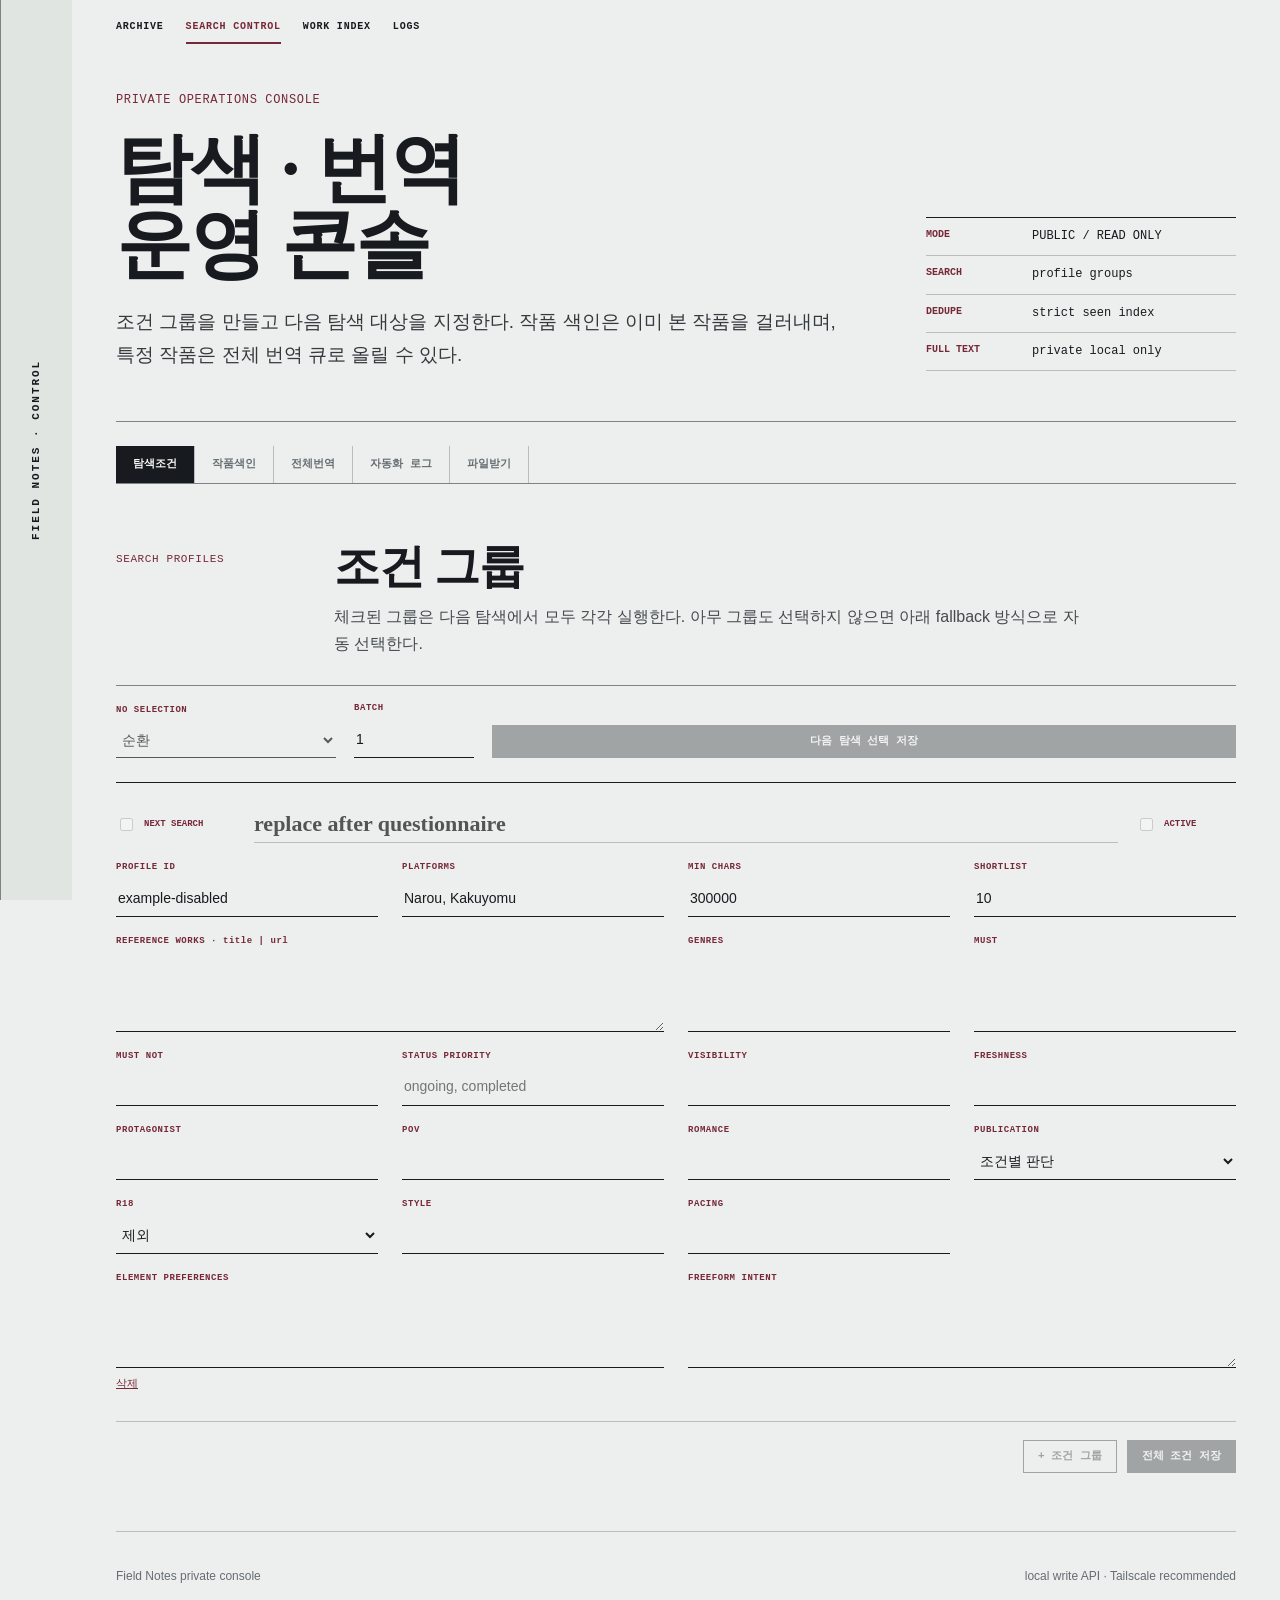
==== console.html @ d506a022 "Add searchable automation console and full translation lane" ====
<!doctype html>
<html lang="ko">
<head>
  <meta charset="utf-8">
  <meta name="viewport" content="width=device-width,initial-scale=1">
  <meta name="description" content="Fieldnotes private operations console">
  <title>Field Notes — Control Console</title>
  <link rel="stylesheet" href="styles.css">
</head>
<body class="archive-page control-page">
  <aside class="rail">FIELD NOTES · CONTROL</aside>
  <main>
    <nav class="wrap top-tabs" aria-label="fieldnotes navigation">
      <a href="index.html">ARCHIVE</a>
      <a class="active" href="console.html#profiles">SEARCH CONTROL</a>
      <a href="console.html#works">WORK INDEX</a>
      <a href="console.html#logs">LOGS</a>
    </nav>

    <header class="archive-hero wrap control-hero">
      <p class="kicker">PRIVATE OPERATIONS CONSOLE</p>
      <div class="archive-hero-grid">
        <div>
          <h1>탐색 · 번역<br>운영 콘솔</h1>
          <p class="deck">조건 그룹을 만들고 다음 탐색 대상을 지정한다. 작품 색인은 이미 본 작품을 걸러내며, 특정 작품은 전체 번역 큐로 올릴 수 있다.</p>
        </div>
        <dl class="archive-principle">
          <div><dt>MODE</dt><dd id="console-mode">checking</dd></div>
          <div><dt>SEARCH</dt><dd>profile groups</dd></div>
          <div><dt>DEDUPE</dt><dd>strict seen index</dd></div>
          <div><dt>FULL TEXT</dt><dd>private local only</dd></div>
        </dl>
      </div>
    </header>

    <div class="wrap control-tabs" role="tablist" aria-label="control sections">
      <button data-tab="profiles" class="active">탐색조건</button>
      <button data-tab="works">작품색인</button>
      <button data-tab="full">전체번역</button>
      <button data-tab="logs">자동화 로그</button>
      <button data-tab="files">파일받기</button>
    </div>

    <section class="wrap control-section active" data-panel="profiles" id="profiles">
      <header class="section-head"><span>SEARCH PROFILES</span><div><h2>조건 그룹</h2><p>체크된 그룹은 다음 탐색에서 모두 각각 실행한다. 아무 그룹도 선택하지 않으면 아래 fallback 방식으로 자동 선택한다.</p></div></header>
      <div class="selection-bar">
        <label><span>NO SELECTION</span><select id="fallback-mode"><option value="round_robin">순환</option><option value="least_recently_run">가장 오래 안 쓴 그룹</option><option value="random_daily">날짜 기반 랜덤</option><option value="all_enabled">활성 그룹 전부</option></select></label>
        <label><span>BATCH</span><input id="rotation-batch" type="number" min="1" value="1"></label>
        <button id="save-selection" class="control-button">다음 탐색 선택 저장</button>
      </div>
      <div id="profile-list" class="profile-list"></div>
      <div class="control-actions"><button id="add-profile" class="control-button secondary">+ 조건 그룹</button><button id="save-profiles" class="control-button">전체 조건 저장</button></div>
    </section>

    <section class="wrap control-section" data-panel="works" id="works">
      <header class="section-head"><span>WORK INDEX</span><div><h2>탐색 작품 색인</h2><p>한 번이라도 shortlist/queue/deprioritized/excluded에 등장한 작품은 색인한다. 다음 탐색에서는 기본적으로 이 색인을 제외 목록으로 사용한다.</p></div></header>
      <div class="archive-toolbar"><label class="search archive-search"><span>SEARCH</span><input id="work-filter" type="search" placeholder="제목 · 작가 · 플랫폼"></label><div class="index-count" id="work-count">0 works</div></div>
      <div id="work-index-list" class="work-index-list"></div>
    </section>

    <section class="wrap control-section" data-panel="full" id="full">
      <header class="section-head"><span>FULL TRANSLATION</span><div><h2>전체 번역 큐</h2><p>사용자가 직접 선택한 작품은 일반 5화 샘플과 분리해 전 회차를 로컬에 취득하고 병합한 뒤 전용 번역 큐로 처리한다.</p></div></header>
      <div class="queue-toolbar"><button id="run-next-full" class="control-button">대기 작품 원문 준비</button><span>장시간 작업은 큐 방식. 일일 자동화에서 최우선 처리된다.</span></div>
      <div id="full-queue-list" class="full-queue-list"></div>
    </section>

    <section class="wrap control-section" data-panel="logs" id="logs">
      <header class="section-head"><span>AUTOMATION LOGS</span><div><h2>작업 로그</h2><p>각 실행은 run id로 묶고, 단계별 started/done/error를 남긴다.</p></div></header>
      <div class="archive-toolbar"><label class="search archive-search"><span>FILTER</span><input id="log-filter" type="search" placeholder="pipeline · translation · error · 작품명"></label></div>
      <div id="console-log-list" class="log-list"></div>
    </section>

    <section class="wrap control-section" data-panel="files" id="files">
      <header class="section-head"><span>DOWNLOADS</span><div><h2>핸드폰으로 파일 받기</h2><p>완료된 전체 번역은 TXT, 원문/번역 병렬 Markdown, ZIP으로 제공한다. private console을 Tailscale Serve로 노출하면 아이폰에서 바로 받을 수 있다.</p></div></header>
      <div id="artifact-list" class="artifact-list"></div>
    </section>

    <div id="toast" class="control-toast" hidden></div>
    <footer class="wrap"><span>Field Notes private console</span><span>local write API · Tailscale recommended</span></footer>
  </main>
  <script src="console.js"></script>
</body>
</html>
---- styles.css ----
:root {
  --paper: #ecefed;
  --sheet: #f7f8f6;
  --ink: #171a1e;
  --muted: #666d72;
  --rule: #b7bdc0;
  --dark: #7c8388;
  --accent: #772838;
  --faint: #d8c8cc;
  --max: 1120px;
}

* { box-sizing: border-box; }
html { scroll-behavior: smooth; }
body {
  margin: 0;
  background: var(--paper);
  color: var(--ink);
  font: 16px/1.7 -apple-system, BlinkMacSystemFont, "Apple SD Gothic Neo", "Noto Sans KR", "Noto Sans JP", sans-serif;
}

.rail {
  position: fixed;
  inset: 0 auto 0 0;
  width: 72px;
  background: #e1e5e2;
  border-right: 1px solid var(--dark);
  display: flex;
  align-items: center;
  justify-content: center;
  writing-mode: vertical-rl;
  transform: rotate(180deg);
  font: 700 11px/1 ui-monospace, SFMono-Regular, Menlo, monospace;
  letter-spacing: .18em;
}

main { margin-left: 72px; }
.wrap { width: min(var(--max), calc(100% - 72px)); margin: auto; }
a { color: inherit; text-underline-offset: .16em; }
a:hover { color: var(--accent); }
a:focus-visible, input:focus-visible, select:focus-visible { outline: 2px solid var(--accent); outline-offset: 4px; }
h1, h2, h3 { font-family: Iowan Old Style, "Times New Roman", "Noto Serif KR", "Noto Serif JP", serif; letter-spacing: -.025em; }
.kicker, .section-head > span, .meta, .fit, .search span, small, .date-filter span, .entry-id, .entry-meta, .entry-count, .archive-day > header { font-family: ui-monospace, SFMono-Regular, Menlo, monospace; letter-spacing: .055em; }

/* Archive */
.archive-hero { padding: 72px 0 50px; border-bottom: 1px solid var(--dark); }
.archive-hero-grid { display: grid; grid-template-columns: minmax(0, 1fr) 310px; gap: 56px; align-items: end; }
.archive-hero h1 { margin: 0; font-size: clamp(46px, 6vw, 76px); line-height: 1; }
.kicker { font-size: 12px; color: var(--accent); margin: 0 0 20px; }
.deck { font-size: 19px; max-width: 720px; margin: 24px 0 0; color: #34393e; }
.archive-principle { margin: 0; border-top: 1px solid var(--ink); }
.archive-principle div { display: grid; grid-template-columns: 92px 1fr; gap: 14px; padding: 9px 0; border-bottom: 1px solid var(--rule); }
.archive-principle dt { font: 700 10px/1.6 ui-monospace, SFMono-Regular, Menlo, monospace; color: var(--accent); }
.archive-principle dd { margin: 0; font: 12px/1.6 ui-monospace, SFMono-Regular, Menlo, monospace; }
.archive-intro { padding-top: 52px; }
.archive-facts { display: grid; grid-template-columns: repeat(4, 1fr); border-top: 1px solid var(--dark); border-left: 1px solid var(--dark); }
.archive-facts > div { min-height: 104px; padding: 15px; border-right: 1px solid var(--dark); border-bottom: 1px solid var(--dark); }
.archive-facts b { display: block; font-size: 13px; margin-bottom: 8px; }
.archive-facts span { display: block; color: var(--muted); font-size: 13px; }
.archive-toolbar { display: flex; align-items: end; justify-content: space-between; gap: 28px; margin-bottom: 28px; }
.archive-search { flex: 1; margin: 0; }
.date-filter { display: grid; gap: 7px; width: 210px; }
.date-filter span { font-size: 10px; color: var(--accent); }
.date-filter select { appearance: none; width: 100%; border: 0; border-bottom: 1px solid var(--ink); border-radius: 0; background: transparent; padding: 8px 1px; font: 14px/1.4 ui-monospace, SFMono-Regular, Menlo, monospace; color: var(--ink); }
.archive-list { border-top: 1px solid var(--ink); }
.archive-day { padding: 0; border-bottom: 0; }
.archive-day-head { display: grid; grid-template-columns: 180px minmax(0, 1fr); gap: 28px; align-items: start; padding: 18px 0 12px; border-bottom: 1px solid var(--dark); }
.day-date { display: grid; gap: 4px; }
.day-date time { font-size: 15px; font-weight: 700; }
.day-date > span { font-size: 9px; color: var(--muted); letter-spacing: .08em; }
.day-entry-nav { display: flex; flex-wrap: wrap; gap: 0 24px; justify-content: flex-end; }
.day-entry-nav a { display: grid; grid-template-columns: 24px minmax(0, auto); gap: 8px; max-width: 300px; padding: 2px 0 6px; border-bottom: 1px solid transparent; text-decoration: none; }
.day-entry-nav a:hover { border-bottom-color: var(--accent); }
.day-entry-nav b { color: var(--accent); font: 700 10px/1.6 ui-monospace, SFMono-Regular, Menlo, monospace; }
.day-entry-nav span { overflow: hidden; text-overflow: ellipsis; white-space: nowrap; color: #42484d; font-size: 11px; }
.archive-entry { display: grid; grid-template-columns: 58px minmax(0, 1fr) 210px 94px; gap: 22px; padding: 25px 0 28px; border-bottom: 1px solid var(--rule); }
.entry-id { display: grid; gap: 2px; color: var(--accent); font-size: 13px; font-weight: 700; padding-top: 3px; }
.entry-id span { color: var(--muted); font-size: 7px; letter-spacing: .12em; }
.entry-main h3 { margin: 0 0 7px; font-size: 25px; line-height: 1.2; }
.entry-main p { margin: 0; max-width: 680px; color: var(--muted); font-size: 14px; }
.entry-reference { margin-top: 14px; font-size: 12px; color: #41474c; }
.entry-reference span { margin-right: 10px; color: var(--accent); font: 700 9px/1 ui-monospace, SFMono-Regular, Menlo, monospace; letter-spacing: .08em; }
.entry-meta { display: grid; align-content: start; gap: 5px; font-size: 10px; line-height: 1.5; text-transform: uppercase; color: #454b50; }
.entry-count { display: grid; align-content: start; justify-items: end; }
.entry-count b { font-size: 29px; line-height: 1; font-family: Iowan Old Style, "Times New Roman", serif; }
.entry-count span { margin-top: 5px; font-size: 8px; color: var(--muted); }
.entry-count a { margin-top: 12px; font-size: 10px; }
.archive-state { padding: 32px 0; color: var(--muted); font-size: 13px; border-bottom: 1px solid var(--rule); }
.archive-state.error { color: var(--accent); }
.protocol-strip { display: grid; grid-template-columns: repeat(3, 1fr); border-top: 1px solid var(--dark); border-left: 1px solid var(--dark); }
.protocol-strip > div { padding: 18px; min-height: 120px; border-right: 1px solid var(--dark); border-bottom: 1px solid var(--dark); }
.protocol-strip b { display: block; margin-bottom: 10px; font: 700 11px/1.4 ui-monospace, SFMono-Regular, Menlo, monospace; color: var(--accent); text-transform: uppercase; }
.protocol-strip span { font-size: 13px; color: var(--muted); }
.protocol-link { margin: 18px 0 0; text-align: right; font-size: 13px; }

/* Shared entry layout */
.entry-nav { display: grid; grid-template-columns: 1fr auto 1fr; gap: 20px; align-items: center; padding-top: 22px; font: 11px/1.4 ui-monospace, SFMono-Regular, Menlo, monospace; }
.entry-nav > a:last-child { justify-self: end; }
.entry-siblings { display: flex; gap: 4px; align-items: center; }
.entry-siblings a, .entry-siblings b { min-width: 30px; padding: 5px 7px; border-bottom: 1px solid var(--rule); text-align: center; text-decoration: none; font-weight: 700; }
.entry-siblings b { border-bottom-color: var(--accent); color: var(--accent); }
.hero { padding: 52px 0 56px; border-bottom: 1px solid var(--dark); }
.hero-grid { display: grid; grid-template-columns: 1fr 280px; gap: 48px; align-items: end; }
.hero h1 { font-size: clamp(46px, 6.5vw, 82px); line-height: .99; margin: 0; }
.side-note { border-top: 1px solid var(--ink); padding-top: 12px; font-size: 13px; color: var(--muted); }
section { padding: 58px 0; border-bottom: 1px solid var(--rule); }
.section-head { display: grid; grid-template-columns: 190px 1fr; gap: 28px; margin-bottom: 28px; }
.section-head > span { font-size: 11px; color: var(--accent); padding-top: 8px; }
.section-head h2 { font-size: clamp(30px, 4vw, 46px); line-height: 1.1; margin: 0; }
.section-head p { max-width: 760px; color: #444a4f; margin: 10px 0 0; }
.criteria { display: grid; grid-template-columns: repeat(4, 1fr); border-top: 1px solid var(--dark); border-left: 1px solid var(--dark); }
.criteria > div { min-height: 108px; padding: 16px; border-right: 1px solid var(--dark); border-bottom: 1px solid var(--dark); }
.criteria b { display: block; font-size: 13px; margin-bottom: 8px; }
.criteria small { font-family: inherit; color: var(--muted); }
.reference-grid { display: grid; grid-template-columns: 1.35fr .65fr; gap: 36px; }
.reference-copy { background: var(--sheet); border-top: 3px solid var(--accent); padding: 28px; }
.reference-copy h3 { font-size: 29px; line-height: 1.22; margin: 0 0 12px; }
.reference-copy small { color: var(--muted); font-size: 10px; }
.fingerprint { border-top: 1px solid var(--dark); }
.fingerprint > div { display: grid; grid-template-columns: 1fr 80px; padding: 10px 0; border-bottom: 1px solid var(--rule); font-size: 13px; }
.fingerprint em { text-align: right; font-style: normal; color: var(--accent); font-family: ui-monospace, SFMono-Regular, Menlo, monospace; }
.search { display: flex; gap: 16px; align-items: center; margin-bottom: 16px; }
.search span { font-size: 11px; color: var(--accent); }
.search input { width: min(420px, 100%); border: 0; border-bottom: 1px solid var(--ink); background: transparent; border-radius: 0; padding: 8px 2px; font: inherit; }
.list { border-top: 1px solid var(--ink); }
.list-divider { padding: 10px 0 9px 72px; border-bottom: 1px solid var(--dark); font: 700 10px/1.4 ui-monospace, SFMono-Regular, Menlo, monospace; letter-spacing: .08em; color: var(--accent); }
.list article { display: grid; grid-template-columns: 72px minmax(260px, 1.1fr) minmax(175px, .7fr) 210px; gap: 20px; padding: 24px 0; border-bottom: 1px solid var(--rule); }
.rank { font: 700 13px/1 ui-monospace, SFMono-Regular, Menlo, monospace; color: var(--accent); padding-top: 4px; }
.list h3 { font-size: 23px; line-height: 1.22; margin: 0 0 7px; }
.list p { font-size: 14px; color: var(--muted); margin: 0; }
.meta { font-size: 11px; line-height: 1.8; }
.fit { display: grid; grid-template-columns: 1fr auto; gap: 4px; align-content: start; font-size: 10px; color: var(--muted); }
.fit b { color: var(--ink); font-size: 12px; }
.fit i { grid-column: 1 / -1; height: 3px; background: linear-gradient(to right, var(--accent) var(--fit), var(--faint) var(--fit)); margin-top: 6px; }
.notes { display: grid; grid-template-columns: repeat(2, 1fr); gap: 0 34px; }
.notes article { border-top: 1px solid var(--dark); padding: 24px 0 30px; }
.notes small { color: var(--accent); font-size: 10px; }
.notes h3 { font-size: 24px; margin: 2px 0 10px; }
.notes p { font-size: 15px; margin: 0 0 10px; }
.method-grid { display: grid; grid-template-columns: 1fr 1fr; gap: 38px; }
.method-grid ol { list-style: none; counter-reset: s; margin: 0; padding: 0; border-top: 1px solid var(--ink); }
.method-grid li { counter-increment: s; display: grid; grid-template-columns: 42px 1fr; padding: 14px 0; border-bottom: 1px solid var(--rule); }
.method-grid li::before { content: counter(s, decimal-leading-zero); font: 700 11px/1.7 ui-monospace, SFMono-Regular, Menlo, monospace; color: var(--accent); }
.method-grid li b, .method-grid li span { grid-column: 2; }
.method-grid li span { font-size: 14px; color: var(--muted); }
.weights { border-top: 1px solid var(--ink); }
.weights > div { display: grid; grid-template-columns: 1fr 56px; padding: 11px 0; border-bottom: 1px solid var(--rule); font-size: 13px; }
.weights b { text-align: right; font-family: ui-monospace, SFMono-Regular, Menlo, monospace; }
.weight-note { margin: 15px 0 0; color: var(--muted); font-size: 12px; }
.deferred { padding-bottom: 46px; }
footer { padding: 34px 0 64px; display: flex; justify-content: space-between; gap: 24px; font-size: 12px; color: var(--muted); }
[hidden] { display: none !important; }

@media (max-width: 900px) {
  .wrap { width: calc(100% - 34px); }
  .archive-hero-grid, .hero-grid, .reference-grid, .method-grid { grid-template-columns: 1fr; }
  .archive-facts { grid-template-columns: repeat(2, 1fr); }
  .archive-day-head { grid-template-columns: 1fr; gap: 10px; }
  .day-entry-nav { justify-content: flex-start; }
  .archive-entry { grid-template-columns: 46px 1fr 96px; }
  .entry-meta { grid-column: 2; }
  .entry-count { grid-column: 3; grid-row: 1 / span 2; }
  .criteria { grid-template-columns: repeat(2, 1fr); }
  .list article { grid-template-columns: 48px 1fr; }
  .list .meta, .list .fit { grid-column: 2; }
  .notes { grid-template-columns: 1fr; }
}

@media (max-width: 620px) {
  .rail { position: static; width: 100%; height: 34px; writing-mode: horizontal-tb; transform: none; justify-content: flex-start; padding-left: 15px; border-right: 0; border-bottom: 1px solid var(--dark); }
  main { margin-left: 0; }
  .archive-hero, .hero { padding-top: 42px; }
  .wrap { width: calc(100% - 30px); }
  .section-head { grid-template-columns: 1fr; gap: 8px; }
  .archive-facts, .criteria, .protocol-strip { grid-template-columns: 1fr; }
  .archive-toolbar { display: grid; }
  .date-filter { width: 100%; }
  .archive-entry { grid-template-columns: 38px 1fr; gap: 14px; }
  .entry-meta, .entry-count { grid-column: 2; grid-row: auto; justify-items: start; }
  .entry-count { display: flex; align-items: baseline; gap: 8px; }
  .entry-count b { font-size: 22px; }
  .entry-count a { margin: 0 0 0 auto; }
  .archive-day-head { padding-top: 22px; }
  .day-entry-nav { display: grid; grid-template-columns: 1fr; gap: 0; }
  .day-entry-nav a { max-width: none; grid-template-columns: 28px 1fr; }
  .entry-nav { grid-template-columns: 1fr auto; }
  .entry-siblings { grid-row: 2; grid-column: 1 / -1; justify-self: center; }
  footer { display: block; }
  footer span { display: block; margin-bottom: 5px; }
}

@media (prefers-reduced-motion: reduce) {
  html { scroll-behavior: auto; }
}

/* Automation status */
.automation-panel{padding-top:54px}.automation-status{display:grid;grid-template-columns:repeat(5,minmax(0,1fr));border-top:1px solid var(--ink);border-left:1px solid var(--dark)}
.automation-stat{min-height:128px;padding:16px;border-right:1px solid var(--dark);border-bottom:1px solid var(--dark)}
.automation-stat span{display:block;font:700 9px/1.4 ui-monospace,SFMono-Regular,Menlo,monospace;letter-spacing:.08em;color:var(--accent);text-transform:uppercase}.automation-stat b{display:block;margin:11px 0 8px;font-family:Iowan Old Style,"Times New Roman",serif;font-size:23px;line-height:1.08}.automation-stat small{font-family:inherit;letter-spacing:0;color:var(--muted);font-size:12px;line-height:1.45}.automation-links{display:flex;justify-content:flex-end;gap:20px;padding-top:14px;font:11px/1.4 ui-monospace,SFMono-Regular,Menlo,monospace}.automation-links a{text-decoration-thickness:1px}
@media(max-width:900px){.automation-status{grid-template-columns:repeat(2,1fr)}}
@media(max-width:620px){.automation-status{grid-template-columns:1fr}.automation-links{justify-content:flex-start;flex-wrap:wrap}}

/* Control console */
.top-tabs{display:flex;gap:22px;padding-top:20px;font:700 10px/1.4 ui-monospace,SFMono-Regular,Menlo,monospace;letter-spacing:.08em}.top-tabs a{text-decoration:none;padding-bottom:8px;border-bottom:2px solid transparent}.top-tabs a.active{color:var(--accent);border-bottom-color:var(--accent)}
.control-hero{padding-top:46px}.control-tabs{display:flex;gap:0;border-bottom:1px solid var(--dark);padding-top:24px;position:sticky;top:0;background:var(--paper);z-index:5}.control-tabs button{appearance:none;border:0;border-right:1px solid var(--rule);border-radius:0;background:transparent;padding:13px 17px;font:700 11px/1 ui-monospace,SFMono-Regular,Menlo,monospace;color:var(--muted);cursor:pointer}.control-tabs button.active{background:var(--ink);color:var(--sheet)}.control-section{display:none}.control-section.active{display:block}
.selection-bar,.queue-toolbar{display:grid;grid-template-columns:220px 120px 1fr;gap:18px;align-items:end;padding:16px 0 24px;border-top:1px solid var(--dark)}.selection-bar label,.profile-grid label{display:grid;gap:6px}.selection-bar span,.profile-grid label>span{font:700 9px/1.4 ui-monospace,SFMono-Regular,Menlo,monospace;color:var(--accent);letter-spacing:.06em}.selection-bar input,.selection-bar select,.profile-grid input,.profile-grid textarea,.profile-grid select{width:100%;border:0;border-bottom:1px solid var(--ink);border-radius:0;background:transparent;padding:8px 2px;font:14px/1.45 -apple-system,BlinkMacSystemFont,"Apple SD Gothic Neo",sans-serif;color:var(--ink)}.profile-grid textarea{min-height:78px;resize:vertical}
.control-button{appearance:none;border:1px solid var(--ink);border-radius:0;background:var(--ink);color:white;padding:10px 14px;font:700 11px/1 ui-monospace,SFMono-Regular,Menlo,monospace;cursor:pointer}.control-button.secondary{background:transparent;color:var(--ink)}.control-button.compact{padding:8px 10px;font-size:9px}.control-button:disabled{opacity:.35;cursor:not-allowed}.control-actions{display:flex;justify-content:flex-end;gap:10px;padding-top:18px}.profile-list{border-top:1px solid var(--ink)}.profile-card{padding:22px 0;border-bottom:1px solid var(--rule)}.profile-card>header{display:grid;grid-template-columns:120px 1fr 100px;gap:18px;align-items:center;margin-bottom:18px}.profile-select,.toggle{display:flex;align-items:center;gap:8px;font:700 9px/1 ui-monospace,SFMono-Regular,Menlo,monospace;color:var(--accent)}.profile-name{border:0;background:transparent;font:600 22px/1.25 Iowan Old Style,"Times New Roman",serif;border-bottom:1px solid var(--rule);padding:5px 0}.profile-grid{display:grid;grid-template-columns:repeat(4,1fr);gap:18px 24px}.profile-grid .wide{grid-column:span 2}.text-button{border:0;background:none;padding:8px 0;text-decoration:underline;cursor:pointer;font-size:11px}.text-button.danger{color:var(--accent)}
.work-index-list,.full-queue-list,.artifact-list,.log-list{border-top:1px solid var(--ink)}.work-index-row,.queue-row,.artifact-row{display:grid;grid-template-columns:1fr 220px;gap:24px;padding:18px 0;border-bottom:1px solid var(--rule);align-items:center}.work-index-row small,.queue-row small,.artifact-row small{font:700 9px/1.4 ui-monospace,SFMono-Regular,Menlo,monospace;color:var(--accent);letter-spacing:.06em}.work-index-row h3,.queue-row h3,.artifact-row h3{margin:3px 0 5px;font-size:22px}.work-index-row p,.queue-row p,.artifact-row p{margin:0;color:var(--muted);font-size:12px}.work-actions,.artifact-links{display:flex;gap:10px;justify-content:flex-end;align-items:center;flex-wrap:wrap}.artifact-links a,.artifact-links span{font:10px/1.4 ui-monospace,SFMono-Regular,Menlo,monospace}.status-badge{font:700 9px/1 ui-monospace,SFMono-Regular,Menlo,monospace;color:var(--accent)}.queue-progress{justify-self:end;text-align:right}.queue-progress b{display:block;font:30px/1 Iowan Old Style,"Times New Roman",serif}.queue-progress span,.index-count{font:9px/1.4 ui-monospace,SFMono-Regular,Menlo,monospace;color:var(--muted)}
.log-row{display:grid;grid-template-columns:150px 220px 80px 1fr;gap:16px;padding:12px 0;border-bottom:1px solid var(--rule);align-items:start}.log-row time,.log-row small,.log-row span{font:9px/1.45 ui-monospace,SFMono-Regular,Menlo,monospace;color:var(--muted)}.log-row b{font-size:11px}.log-row p{margin:0;font-size:12px;color:#444a4f}.log-row.error span{color:var(--accent);font-weight:700}.log-row.done span{color:#345b43}.control-toast{position:fixed;right:24px;bottom:24px;max-width:360px;background:var(--ink);color:white;padding:12px 16px;font-size:12px;z-index:20;box-shadow:0 6px 24px #0002}.control-toast.error{background:var(--accent)}
@media(max-width:900px){.profile-grid{grid-template-columns:repeat(2,1fr)}.selection-bar{grid-template-columns:1fr 110px}.selection-bar .control-button{grid-column:1/-1}.log-row{grid-template-columns:110px 1fr 70px}.log-row p{grid-column:2/-1}.work-index-row,.queue-row,.artifact-row{grid-template-columns:1fr 160px}}
@media(max-width:620px){.top-tabs{overflow-x:auto;white-space:nowrap}.control-tabs{overflow-x:auto}.control-tabs button{white-space:nowrap}.profile-card>header{grid-template-columns:1fr 80px}.profile-select{grid-column:1/-1}.profile-grid{grid-template-columns:1fr}.profile-grid .wide{grid-column:auto}.selection-bar{grid-template-columns:1fr}.work-index-row,.queue-row,.artifact-row{grid-template-columns:1fr}.work-actions,.artifact-links{justify-content:flex-start}.queue-progress{justify-self:start;text-align:left}.log-row{grid-template-columns:1fr 70px}.log-row time{grid-column:1/-1}.log-row p{grid-column:1/-1}}
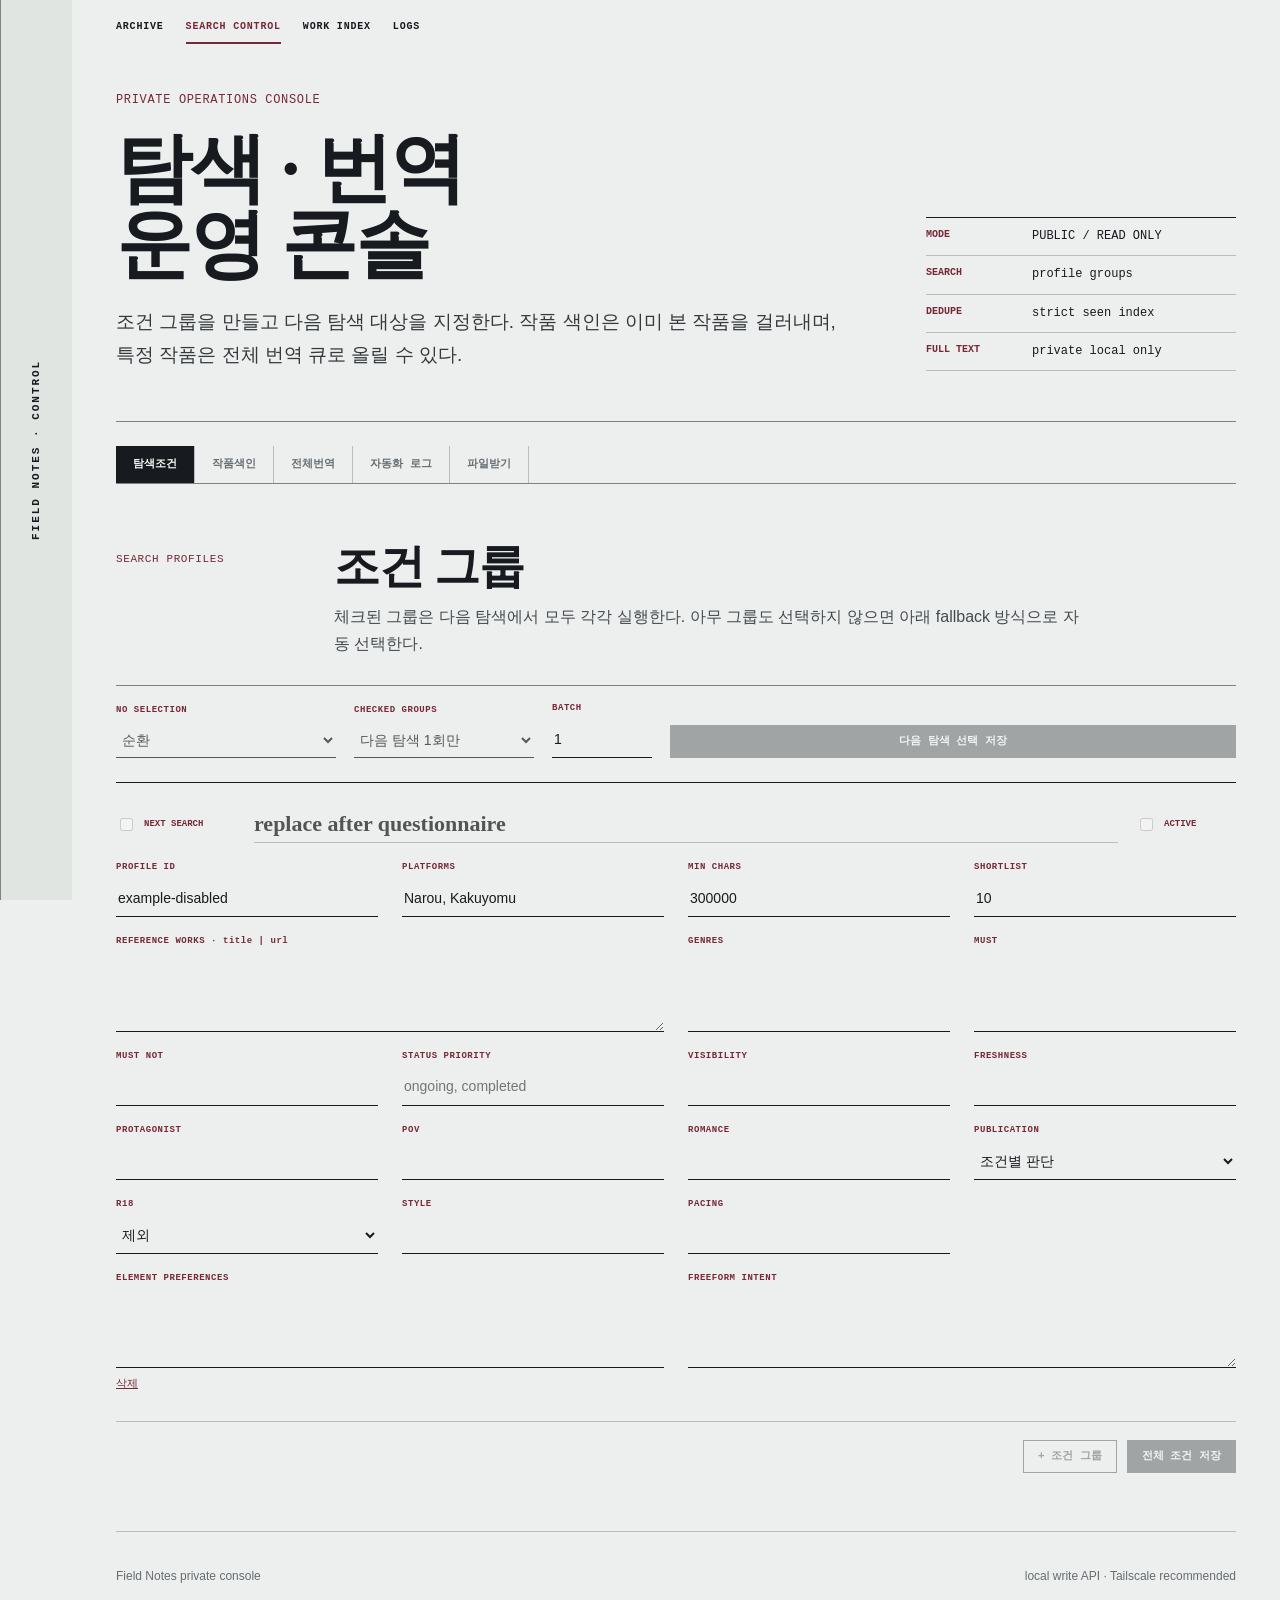
==== commit a872230a: "Harden profile rotation and full translation delivery" ====
--- a/console.html
+++ b/console.html
@@ -45,6 +45,7 @@
       <header class="section-head"><span>SEARCH PROFILES</span><div><h2>조건 그룹</h2><p>체크된 그룹은 다음 탐색에서 모두 각각 실행한다. 아무 그룹도 선택하지 않으면 아래 fallback 방식으로 자동 선택한다.</p></div></header>
       <div class="selection-bar">
         <label><span>NO SELECTION</span><select id="fallback-mode"><option value="round_robin">순환</option><option value="least_recently_run">가장 오래 안 쓴 그룹</option><option value="random_daily">날짜 기반 랜덤</option><option value="all_enabled">활성 그룹 전부</option></select></label>
+        <label><span>CHECKED GROUPS</span><select id="explicit-mode"><option value="once">다음 탐색 1회만</option><option value="sticky">계속 고정</option></select></label>
         <label><span>BATCH</span><input id="rotation-batch" type="number" min="1" value="1"></label>
         <button id="save-selection" class="control-button">다음 탐색 선택 저장</button>
       </div>
--- a/styles.css
+++ b/styles.css
@@ -203,9 +203,9 @@
 /* Control console */
 .top-tabs{display:flex;gap:22px;padding-top:20px;font:700 10px/1.4 ui-monospace,SFMono-Regular,Menlo,monospace;letter-spacing:.08em}.top-tabs a{text-decoration:none;padding-bottom:8px;border-bottom:2px solid transparent}.top-tabs a.active{color:var(--accent);border-bottom-color:var(--accent)}
 .control-hero{padding-top:46px}.control-tabs{display:flex;gap:0;border-bottom:1px solid var(--dark);padding-top:24px;position:sticky;top:0;background:var(--paper);z-index:5}.control-tabs button{appearance:none;border:0;border-right:1px solid var(--rule);border-radius:0;background:transparent;padding:13px 17px;font:700 11px/1 ui-monospace,SFMono-Regular,Menlo,monospace;color:var(--muted);cursor:pointer}.control-tabs button.active{background:var(--ink);color:var(--sheet)}.control-section{display:none}.control-section.active{display:block}
-.selection-bar,.queue-toolbar{display:grid;grid-template-columns:220px 120px 1fr;gap:18px;align-items:end;padding:16px 0 24px;border-top:1px solid var(--dark)}.selection-bar label,.profile-grid label{display:grid;gap:6px}.selection-bar span,.profile-grid label>span{font:700 9px/1.4 ui-monospace,SFMono-Regular,Menlo,monospace;color:var(--accent);letter-spacing:.06em}.selection-bar input,.selection-bar select,.profile-grid input,.profile-grid textarea,.profile-grid select{width:100%;border:0;border-bottom:1px solid var(--ink);border-radius:0;background:transparent;padding:8px 2px;font:14px/1.45 -apple-system,BlinkMacSystemFont,"Apple SD Gothic Neo",sans-serif;color:var(--ink)}.profile-grid textarea{min-height:78px;resize:vertical}
+.selection-bar,.queue-toolbar{display:grid;grid-template-columns:220px 180px 100px 1fr;gap:18px;align-items:end;padding:16px 0 24px;border-top:1px solid var(--dark)}.selection-bar label,.profile-grid label{display:grid;gap:6px}.selection-bar span,.profile-grid label>span{font:700 9px/1.4 ui-monospace,SFMono-Regular,Menlo,monospace;color:var(--accent);letter-spacing:.06em}.selection-bar input,.selection-bar select,.profile-grid input,.profile-grid textarea,.profile-grid select{width:100%;border:0;border-bottom:1px solid var(--ink);border-radius:0;background:transparent;padding:8px 2px;font:14px/1.45 -apple-system,BlinkMacSystemFont,"Apple SD Gothic Neo",sans-serif;color:var(--ink)}.profile-grid textarea{min-height:78px;resize:vertical}
 .control-button{appearance:none;border:1px solid var(--ink);border-radius:0;background:var(--ink);color:white;padding:10px 14px;font:700 11px/1 ui-monospace,SFMono-Regular,Menlo,monospace;cursor:pointer}.control-button.secondary{background:transparent;color:var(--ink)}.control-button.compact{padding:8px 10px;font-size:9px}.control-button:disabled{opacity:.35;cursor:not-allowed}.control-actions{display:flex;justify-content:flex-end;gap:10px;padding-top:18px}.profile-list{border-top:1px solid var(--ink)}.profile-card{padding:22px 0;border-bottom:1px solid var(--rule)}.profile-card>header{display:grid;grid-template-columns:120px 1fr 100px;gap:18px;align-items:center;margin-bottom:18px}.profile-select,.toggle{display:flex;align-items:center;gap:8px;font:700 9px/1 ui-monospace,SFMono-Regular,Menlo,monospace;color:var(--accent)}.profile-name{border:0;background:transparent;font:600 22px/1.25 Iowan Old Style,"Times New Roman",serif;border-bottom:1px solid var(--rule);padding:5px 0}.profile-grid{display:grid;grid-template-columns:repeat(4,1fr);gap:18px 24px}.profile-grid .wide{grid-column:span 2}.text-button{border:0;background:none;padding:8px 0;text-decoration:underline;cursor:pointer;font-size:11px}.text-button.danger{color:var(--accent)}
 .work-index-list,.full-queue-list,.artifact-list,.log-list{border-top:1px solid var(--ink)}.work-index-row,.queue-row,.artifact-row{display:grid;grid-template-columns:1fr 220px;gap:24px;padding:18px 0;border-bottom:1px solid var(--rule);align-items:center}.work-index-row small,.queue-row small,.artifact-row small{font:700 9px/1.4 ui-monospace,SFMono-Regular,Menlo,monospace;color:var(--accent);letter-spacing:.06em}.work-index-row h3,.queue-row h3,.artifact-row h3{margin:3px 0 5px;font-size:22px}.work-index-row p,.queue-row p,.artifact-row p{margin:0;color:var(--muted);font-size:12px}.work-actions,.artifact-links{display:flex;gap:10px;justify-content:flex-end;align-items:center;flex-wrap:wrap}.artifact-links a,.artifact-links span{font:10px/1.4 ui-monospace,SFMono-Regular,Menlo,monospace}.status-badge{font:700 9px/1 ui-monospace,SFMono-Regular,Menlo,monospace;color:var(--accent)}.queue-progress{justify-self:end;text-align:right}.queue-progress b{display:block;font:30px/1 Iowan Old Style,"Times New Roman",serif}.queue-progress span,.index-count{font:9px/1.4 ui-monospace,SFMono-Regular,Menlo,monospace;color:var(--muted)}
 .log-row{display:grid;grid-template-columns:150px 220px 80px 1fr;gap:16px;padding:12px 0;border-bottom:1px solid var(--rule);align-items:start}.log-row time,.log-row small,.log-row span{font:9px/1.45 ui-monospace,SFMono-Regular,Menlo,monospace;color:var(--muted)}.log-row b{font-size:11px}.log-row p{margin:0;font-size:12px;color:#444a4f}.log-row.error span{color:var(--accent);font-weight:700}.log-row.done span{color:#345b43}.control-toast{position:fixed;right:24px;bottom:24px;max-width:360px;background:var(--ink);color:white;padding:12px 16px;font-size:12px;z-index:20;box-shadow:0 6px 24px #0002}.control-toast.error{background:var(--accent)}
-@media(max-width:900px){.profile-grid{grid-template-columns:repeat(2,1fr)}.selection-bar{grid-template-columns:1fr 110px}.selection-bar .control-button{grid-column:1/-1}.log-row{grid-template-columns:110px 1fr 70px}.log-row p{grid-column:2/-1}.work-index-row,.queue-row,.artifact-row{grid-template-columns:1fr 160px}}
+@media(max-width:900px){.profile-grid{grid-template-columns:repeat(2,1fr)}.selection-bar{grid-template-columns:repeat(2,minmax(0,1fr))}.selection-bar .control-button{grid-column:1/-1}.log-row{grid-template-columns:110px 1fr 70px}.log-row p{grid-column:2/-1}.work-index-row,.queue-row,.artifact-row{grid-template-columns:1fr 160px}}
 @media(max-width:620px){.top-tabs{overflow-x:auto;white-space:nowrap}.control-tabs{overflow-x:auto}.control-tabs button{white-space:nowrap}.profile-card>header{grid-template-columns:1fr 80px}.profile-select{grid-column:1/-1}.profile-grid{grid-template-columns:1fr}.profile-grid .wide{grid-column:auto}.selection-bar{grid-template-columns:1fr}.work-index-row,.queue-row,.artifact-row{grid-template-columns:1fr}.work-actions,.artifact-links{justify-content:flex-start}.queue-progress{justify-self:start;text-align:left}.log-row{grid-template-columns:1fr 70px}.log-row time{grid-column:1/-1}.log-row p{grid-column:1/-1}}
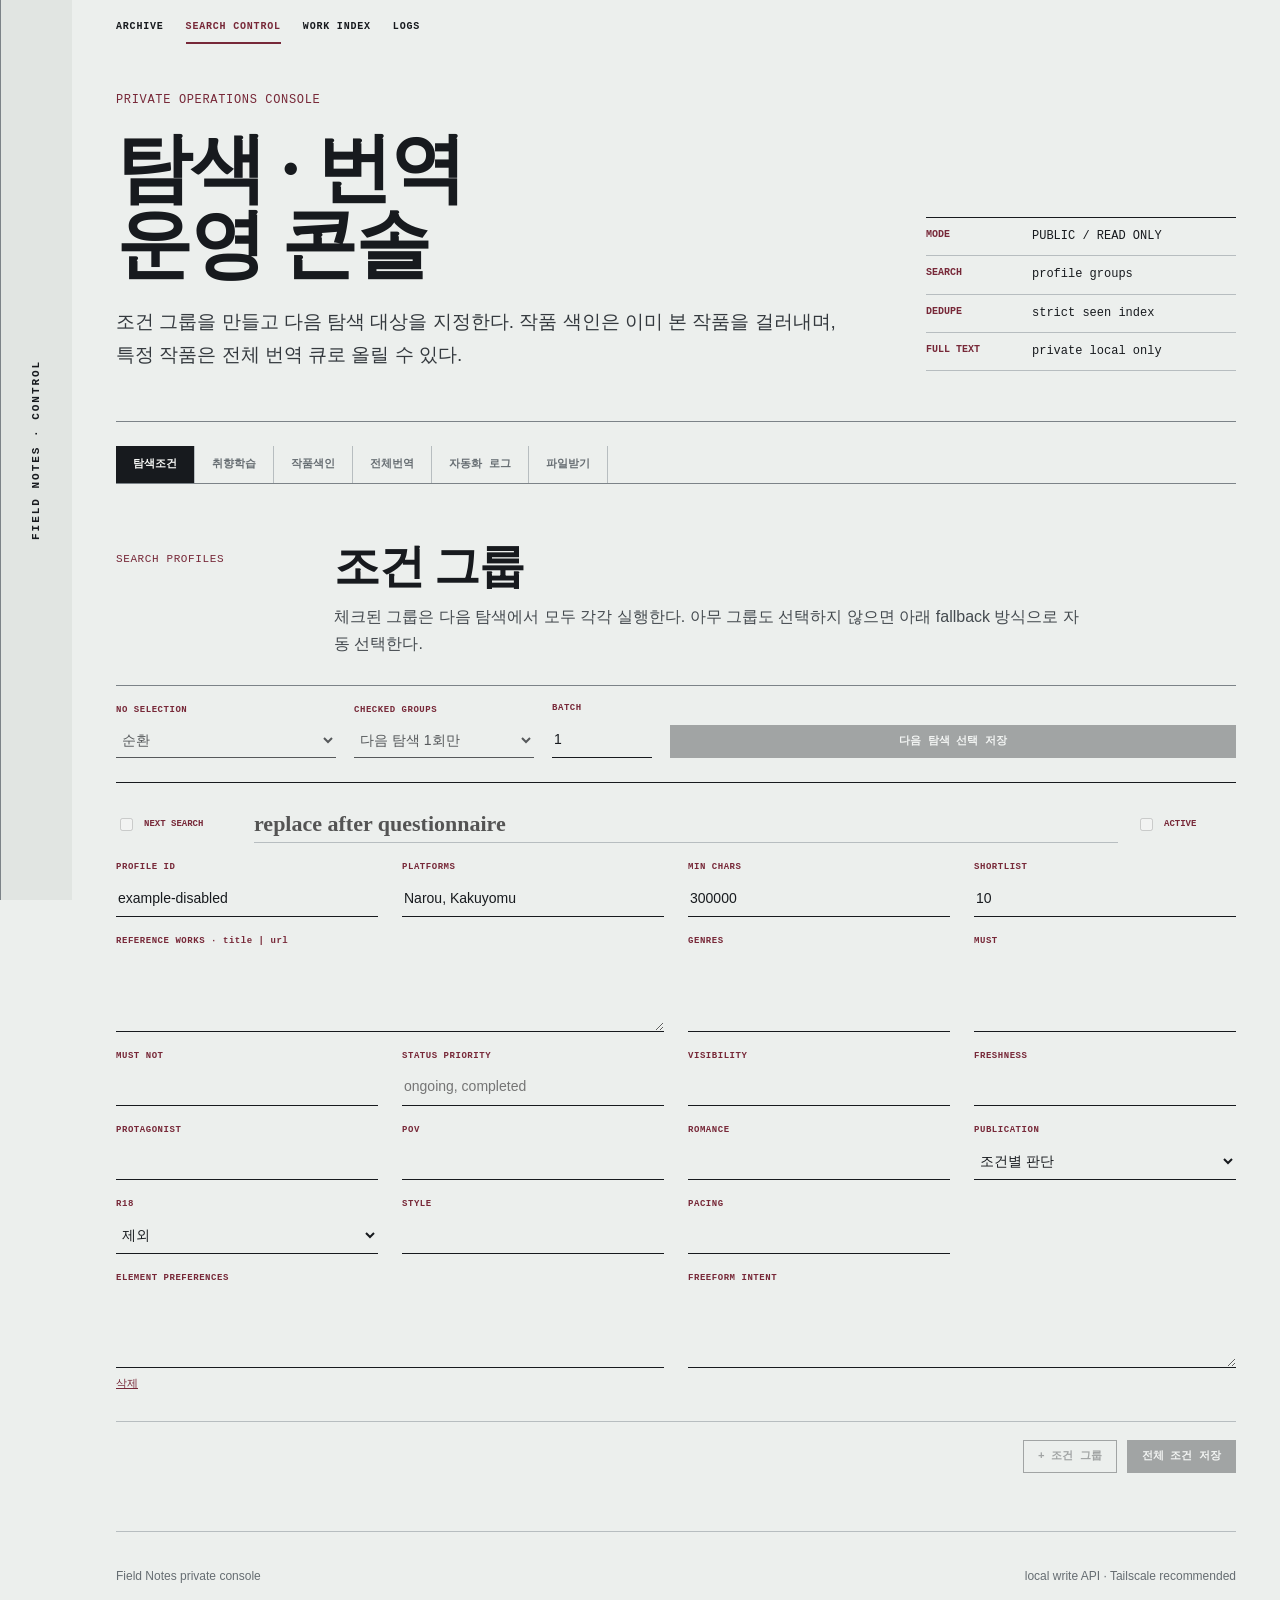
==== commit 0c1cfd5f: "Add aligned translation output and adaptive preference runtime" ====
--- a/console.html
+++ b/console.html
@@ -35,6 +35,7 @@
 
     <div class="wrap control-tabs" role="tablist" aria-label="control sections">
       <button data-tab="profiles" class="active">탐색조건</button>
+      <button data-tab="feedback">취향학습</button>
       <button data-tab="works">작품색인</button>
       <button data-tab="full">전체번역</button>
       <button data-tab="logs">자동화 로그</button>
@@ -51,6 +52,26 @@
       </div>
       <div id="profile-list" class="profile-list"></div>
       <div class="control-actions"><button id="add-profile" class="control-button secondary">+ 조건 그룹</button><button id="save-profiles" class="control-button">전체 조건 저장</button></div>
+    </section>
+
+    <section class="wrap control-section" data-panel="feedback" id="feedback">
+      <header class="section-head"><span>PREFERENCE LEARNING</span><div><h2>취향 피드백</h2><p>작품 반응을 누적해 다음 탐색의 소프트 랭킹을 보정한다. 하드 필터는 자동 변경하지 않으며, 학습된 변경안은 승인 후에만 조건 그룹에 들어간다.</p></div></header>
+      <div class="feedback-editor">
+        <label class="wide"><span>WORK</span><select id="feedback-work"></select></label>
+        <label><span>PROFILE SCOPE</span><select id="feedback-profile"></select></label>
+        <label><span>VERDICT</span><select id="feedback-verdict"><option value="love">최애 · +3</option><option value="like">좋음 · +1</option><option value="neutral">보통 · 0</option><option value="dislike">별로 · -1</option><option value="exclude">다시 추천하지 않음 · -3</option></select></label>
+        <fieldset class="feedback-reasons wide"><legend>WHY</legend>
+          <label><input type="checkbox" value="premise">소재</label><label><input type="checkbox" value="tone">톤</label><label><input type="checkbox" value="prose">문체</label><label><input type="checkbox" value="pacing">전개</label><label><input type="checkbox" value="protagonist">주인공</label><label><input type="checkbox" value="characters">캐릭터</label><label><input type="checkbox" value="relationships">관계성</label><label><input type="checkbox" value="romance">로맨스</label><label><input type="checkbox" value="worldbuilding">세계관</label><label><input type="checkbox" value="system_rules">룰/시스템</label><label><input type="checkbox" value="strategy">전략/추론</label><label><input type="checkbox" value="comedy">개그</label><label><input type="checkbox" value="darkness">어두움</label><label><input type="checkbox" value="slice_of_life">일상</label><label><input type="checkbox" value="length">분량</label><label><input type="checkbox" value="freshness">신선도</label><label><input type="checkbox" value="ending">결말</label><label><input type="checkbox" value="genre_mix">장르혼합</label>
+        </fieldset>
+        <label class="wide"><span>FEATURE TAGS · 쉼표로 구분</span><input id="feedback-tags" placeholder="여성 주인공, 건조한 문체, 규칙 추론, 반복 데스게임"></label>
+        <label class="wide"><span>NOTE</span><textarea id="feedback-note" placeholder="왜 좋았는지/싫었는지 자유 메모"></textarea></label>
+        <div class="feedback-submit wide"><button id="save-feedback" class="control-button">피드백 저장</button><span>전체 번역 선택은 강한 긍정 신호로 자동 기록됨</span></div>
+      </div>
+      <div class="learning-summary">
+        <header><span>LEARNED SIGNALS</span><h3 id="learning-scope-title">GLOBAL</h3></header>
+        <div id="learning-signals" class="signal-list"></div>
+        <div id="learning-suggestions" class="suggestion-list"></div>
+      </div>
     </section>
 
     <section class="wrap control-section" data-panel="works" id="works">
@@ -72,7 +93,7 @@
     </section>
 
     <section class="wrap control-section" data-panel="files" id="files">
-      <header class="section-head"><span>DOWNLOADS</span><div><h2>핸드폰으로 파일 받기</h2><p>완료된 전체 번역은 TXT, 원문/번역 병렬 Markdown, ZIP으로 제공한다. private console을 Tailscale Serve로 노출하면 아이폰에서 바로 받을 수 있다.</p></div></header>
+      <header class="section-head"><span>DOWNLOADS</span><div><h2>핸드폰으로 파일 받기</h2><p>완료된 번역은 한국어 TXT, 원문/번역 Markdown, 문장 단위 원문→번역 교차 TXT, ZIP으로 제공한다. private console을 Tailscale Serve로 노출하면 아이폰에서 바로 받을 수 있다.</p></div></header>
       <div id="artifact-list" class="artifact-list"></div>
     </section>
 
--- a/styles.css
+++ b/styles.css
@@ -207,5 +207,6 @@
 .control-button{appearance:none;border:1px solid var(--ink);border-radius:0;background:var(--ink);color:white;padding:10px 14px;font:700 11px/1 ui-monospace,SFMono-Regular,Menlo,monospace;cursor:pointer}.control-button.secondary{background:transparent;color:var(--ink)}.control-button.compact{padding:8px 10px;font-size:9px}.control-button:disabled{opacity:.35;cursor:not-allowed}.control-actions{display:flex;justify-content:flex-end;gap:10px;padding-top:18px}.profile-list{border-top:1px solid var(--ink)}.profile-card{padding:22px 0;border-bottom:1px solid var(--rule)}.profile-card>header{display:grid;grid-template-columns:120px 1fr 100px;gap:18px;align-items:center;margin-bottom:18px}.profile-select,.toggle{display:flex;align-items:center;gap:8px;font:700 9px/1 ui-monospace,SFMono-Regular,Menlo,monospace;color:var(--accent)}.profile-name{border:0;background:transparent;font:600 22px/1.25 Iowan Old Style,"Times New Roman",serif;border-bottom:1px solid var(--rule);padding:5px 0}.profile-grid{display:grid;grid-template-columns:repeat(4,1fr);gap:18px 24px}.profile-grid .wide{grid-column:span 2}.text-button{border:0;background:none;padding:8px 0;text-decoration:underline;cursor:pointer;font-size:11px}.text-button.danger{color:var(--accent)}
 .work-index-list,.full-queue-list,.artifact-list,.log-list{border-top:1px solid var(--ink)}.work-index-row,.queue-row,.artifact-row{display:grid;grid-template-columns:1fr 220px;gap:24px;padding:18px 0;border-bottom:1px solid var(--rule);align-items:center}.work-index-row small,.queue-row small,.artifact-row small{font:700 9px/1.4 ui-monospace,SFMono-Regular,Menlo,monospace;color:var(--accent);letter-spacing:.06em}.work-index-row h3,.queue-row h3,.artifact-row h3{margin:3px 0 5px;font-size:22px}.work-index-row p,.queue-row p,.artifact-row p{margin:0;color:var(--muted);font-size:12px}.work-actions,.artifact-links{display:flex;gap:10px;justify-content:flex-end;align-items:center;flex-wrap:wrap}.artifact-links a,.artifact-links span{font:10px/1.4 ui-monospace,SFMono-Regular,Menlo,monospace}.status-badge{font:700 9px/1 ui-monospace,SFMono-Regular,Menlo,monospace;color:var(--accent)}.queue-progress{justify-self:end;text-align:right}.queue-progress b{display:block;font:30px/1 Iowan Old Style,"Times New Roman",serif}.queue-progress span,.index-count{font:9px/1.4 ui-monospace,SFMono-Regular,Menlo,monospace;color:var(--muted)}
 .log-row{display:grid;grid-template-columns:150px 220px 80px 1fr;gap:16px;padding:12px 0;border-bottom:1px solid var(--rule);align-items:start}.log-row time,.log-row small,.log-row span{font:9px/1.45 ui-monospace,SFMono-Regular,Menlo,monospace;color:var(--muted)}.log-row b{font-size:11px}.log-row p{margin:0;font-size:12px;color:#444a4f}.log-row.error span{color:var(--accent);font-weight:700}.log-row.done span{color:#345b43}.control-toast{position:fixed;right:24px;bottom:24px;max-width:360px;background:var(--ink);color:white;padding:12px 16px;font-size:12px;z-index:20;box-shadow:0 6px 24px #0002}.control-toast.error{background:var(--accent)}
+.feedback-editor{display:grid;grid-template-columns:repeat(2,minmax(0,1fr));gap:18px 24px;padding:20px 0 28px;border-top:1px solid var(--ink)}.feedback-editor>label{display:grid;gap:6px}.feedback-editor>label>span,.feedback-reasons legend,.learning-summary>header>span{font:700 9px/1.4 ui-monospace,SFMono-Regular,Menlo,monospace;color:var(--accent);letter-spacing:.06em}.feedback-editor select,.feedback-editor input,.feedback-editor textarea{width:100%;border:0;border-bottom:1px solid var(--ink);border-radius:0;background:transparent;padding:8px 2px;font:14px/1.45 -apple-system,BlinkMacSystemFont,"Apple SD Gothic Neo",sans-serif;color:var(--ink)}.feedback-editor textarea{min-height:88px;resize:vertical}.feedback-editor .wide{grid-column:1/-1}.feedback-reasons{grid-column:1/-1;border:0;margin:0;padding:0;display:flex;gap:8px 14px;flex-wrap:wrap}.feedback-reasons legend{width:100%;margin-bottom:4px}.feedback-reasons label{display:flex;gap:5px;align-items:center;font-size:11px}.feedback-submit{display:flex;gap:14px;align-items:center}.feedback-submit span{font-size:11px;color:var(--muted)}.learning-summary{padding:24px 0;border-top:1px solid var(--dark)}.learning-summary>header{display:flex;align-items:baseline;gap:18px;margin-bottom:12px}.learning-summary h3{margin:0;font-size:22px}.signal-list,.suggestion-list{border-top:1px solid var(--rule)}.signal-row{display:grid;grid-template-columns:1fr 80px 180px;gap:16px;padding:10px 0;border-bottom:1px solid var(--rule);align-items:center}.signal-row b{font-size:12px}.signal-row span{font:700 12px/1 ui-monospace,SFMono-Regular,Menlo,monospace;text-align:right}.signal-row small{font:9px/1.4 ui-monospace,SFMono-Regular,Menlo,monospace;color:var(--muted);text-align:right}.suggestion-list{margin-top:24px}.suggestion-row{display:grid;grid-template-columns:1fr auto;gap:18px;padding:14px 0;border-bottom:1px solid var(--rule);align-items:center}.suggestion-row small{display:block;font:700 9px/1.4 ui-monospace,SFMono-Regular,Menlo,monospace;color:var(--accent)}.suggestion-row b{display:block;margin-top:4px;font-size:13px}.suggestion-row p{margin:4px 0 0;font-size:11px;color:var(--muted)}
 @media(max-width:900px){.profile-grid{grid-template-columns:repeat(2,1fr)}.selection-bar{grid-template-columns:repeat(2,minmax(0,1fr))}.selection-bar .control-button{grid-column:1/-1}.log-row{grid-template-columns:110px 1fr 70px}.log-row p{grid-column:2/-1}.work-index-row,.queue-row,.artifact-row{grid-template-columns:1fr 160px}}
-@media(max-width:620px){.top-tabs{overflow-x:auto;white-space:nowrap}.control-tabs{overflow-x:auto}.control-tabs button{white-space:nowrap}.profile-card>header{grid-template-columns:1fr 80px}.profile-select{grid-column:1/-1}.profile-grid{grid-template-columns:1fr}.profile-grid .wide{grid-column:auto}.selection-bar{grid-template-columns:1fr}.work-index-row,.queue-row,.artifact-row{grid-template-columns:1fr}.work-actions,.artifact-links{justify-content:flex-start}.queue-progress{justify-self:start;text-align:left}.log-row{grid-template-columns:1fr 70px}.log-row time{grid-column:1/-1}.log-row p{grid-column:1/-1}}
+@media(max-width:620px){.top-tabs{overflow-x:auto;white-space:nowrap}.control-tabs{overflow-x:auto}.control-tabs button{white-space:nowrap}.profile-card>header{grid-template-columns:1fr 80px}.profile-select{grid-column:1/-1}.profile-grid{grid-template-columns:1fr}.profile-grid .wide{grid-column:auto}.selection-bar{grid-template-columns:1fr}.work-index-row,.queue-row,.artifact-row{grid-template-columns:1fr}.work-actions,.artifact-links{justify-content:flex-start}.queue-progress{justify-self:start;text-align:left}.log-row{grid-template-columns:1fr 70px}.log-row time{grid-column:1/-1}.log-row p{grid-column:1/-1}.feedback-editor{grid-template-columns:1fr}.feedback-editor .wide{grid-column:auto}.feedback-submit{align-items:flex-start;flex-direction:column}.signal-row{grid-template-columns:1fr 60px}.signal-row small{grid-column:1/-1;text-align:left}.suggestion-row{grid-template-columns:1fr}.suggestion-row .control-button{justify-self:start}}
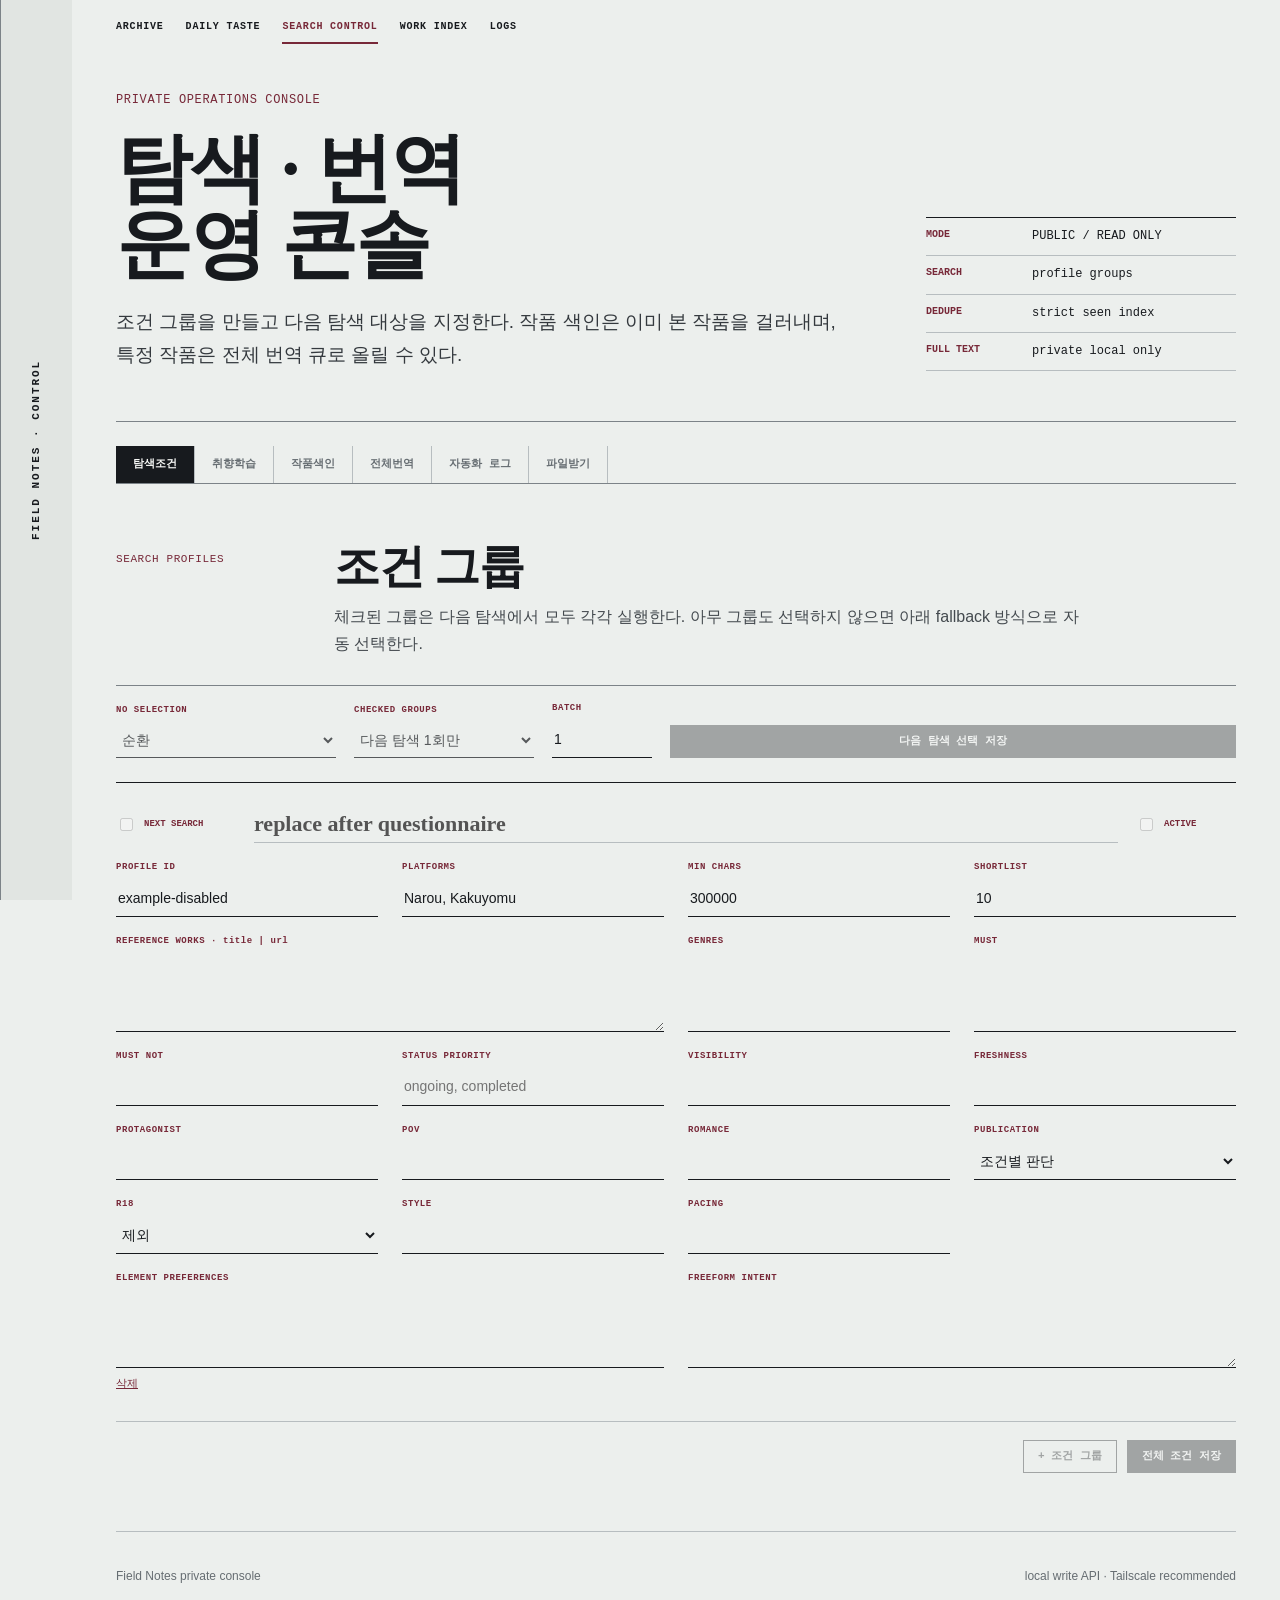
==== commit 7bbadacd: "Add daily taste review workflow" ====
--- a/console.html
+++ b/console.html
@@ -12,6 +12,7 @@
   <main>
     <nav class="wrap top-tabs" aria-label="fieldnotes navigation">
       <a href="index.html">ARCHIVE</a>
+      <a href="taste.html">DAILY TASTE</a>
       <a class="active" href="console.html#profiles">SEARCH CONTROL</a>
       <a href="console.html#works">WORK INDEX</a>
       <a href="console.html#logs">LOGS</a>
--- a/styles.css
+++ b/styles.css
@@ -210,3 +210,23 @@
 .feedback-editor{display:grid;grid-template-columns:repeat(2,minmax(0,1fr));gap:18px 24px;padding:20px 0 28px;border-top:1px solid var(--ink)}.feedback-editor>label{display:grid;gap:6px}.feedback-editor>label>span,.feedback-reasons legend,.learning-summary>header>span{font:700 9px/1.4 ui-monospace,SFMono-Regular,Menlo,monospace;color:var(--accent);letter-spacing:.06em}.feedback-editor select,.feedback-editor input,.feedback-editor textarea{width:100%;border:0;border-bottom:1px solid var(--ink);border-radius:0;background:transparent;padding:8px 2px;font:14px/1.45 -apple-system,BlinkMacSystemFont,"Apple SD Gothic Neo",sans-serif;color:var(--ink)}.feedback-editor textarea{min-height:88px;resize:vertical}.feedback-editor .wide{grid-column:1/-1}.feedback-reasons{grid-column:1/-1;border:0;margin:0;padding:0;display:flex;gap:8px 14px;flex-wrap:wrap}.feedback-reasons legend{width:100%;margin-bottom:4px}.feedback-reasons label{display:flex;gap:5px;align-items:center;font-size:11px}.feedback-submit{display:flex;gap:14px;align-items:center}.feedback-submit span{font-size:11px;color:var(--muted)}.learning-summary{padding:24px 0;border-top:1px solid var(--dark)}.learning-summary>header{display:flex;align-items:baseline;gap:18px;margin-bottom:12px}.learning-summary h3{margin:0;font-size:22px}.signal-list,.suggestion-list{border-top:1px solid var(--rule)}.signal-row{display:grid;grid-template-columns:1fr 80px 180px;gap:16px;padding:10px 0;border-bottom:1px solid var(--rule);align-items:center}.signal-row b{font-size:12px}.signal-row span{font:700 12px/1 ui-monospace,SFMono-Regular,Menlo,monospace;text-align:right}.signal-row small{font:9px/1.4 ui-monospace,SFMono-Regular,Menlo,monospace;color:var(--muted);text-align:right}.suggestion-list{margin-top:24px}.suggestion-row{display:grid;grid-template-columns:1fr auto;gap:18px;padding:14px 0;border-bottom:1px solid var(--rule);align-items:center}.suggestion-row small{display:block;font:700 9px/1.4 ui-monospace,SFMono-Regular,Menlo,monospace;color:var(--accent)}.suggestion-row b{display:block;margin-top:4px;font-size:13px}.suggestion-row p{margin:4px 0 0;font-size:11px;color:var(--muted)}
 @media(max-width:900px){.profile-grid{grid-template-columns:repeat(2,1fr)}.selection-bar{grid-template-columns:repeat(2,minmax(0,1fr))}.selection-bar .control-button{grid-column:1/-1}.log-row{grid-template-columns:110px 1fr 70px}.log-row p{grid-column:2/-1}.work-index-row,.queue-row,.artifact-row{grid-template-columns:1fr 160px}}
 @media(max-width:620px){.top-tabs{overflow-x:auto;white-space:nowrap}.control-tabs{overflow-x:auto}.control-tabs button{white-space:nowrap}.profile-card>header{grid-template-columns:1fr 80px}.profile-select{grid-column:1/-1}.profile-grid{grid-template-columns:1fr}.profile-grid .wide{grid-column:auto}.selection-bar{grid-template-columns:1fr}.work-index-row,.queue-row,.artifact-row{grid-template-columns:1fr}.work-actions,.artifact-links{justify-content:flex-start}.queue-progress{justify-self:start;text-align:left}.log-row{grid-template-columns:1fr 70px}.log-row time{grid-column:1/-1}.log-row p{grid-column:1/-1}.feedback-editor{grid-template-columns:1fr}.feedback-editor .wide{grid-column:auto}.feedback-submit{align-items:flex-start;flex-direction:column}.signal-row{grid-template-columns:1fr 60px}.signal-row small{grid-column:1/-1;text-align:left}.suggestion-row{grid-template-columns:1fr}.suggestion-row .control-button{justify-self:start}}
+
+/* Daily taste review */
+.taste-head{display:grid;grid-template-columns:minmax(0,1fr) 260px;gap:48px;align-items:end;padding:56px 0 34px;border-bottom:1px solid var(--ink)}
+.taste-head h1{margin:0;font-size:clamp(42px,5.5vw,68px);line-height:1}
+.taste-head>div>p:last-child{max-width:720px;margin:20px 0 0;color:#444a4f;font-size:15px}
+.taste-day-control{display:grid;gap:22px}.taste-day-control label{display:grid;gap:6px}
+.taste-day-control label span,.taste-queue-head span,.taste-answer-sticky>header span,.taste-reading-toolbar span,.taste-complete>span{font:700 9px/1.4 ui-monospace,SFMono-Regular,Menlo,monospace;color:var(--accent);letter-spacing:.08em}
+.taste-day-control select{appearance:none;border:0;border-bottom:1px solid var(--ink);border-radius:0;background:transparent;padding:8px 0;font:13px/1.4 ui-monospace,SFMono-Regular,Menlo,monospace}
+.taste-progress{display:grid;grid-template-columns:1fr auto;align-items:end;gap:4px 12px}.taste-progress strong{font:32px/1 Iowan Old Style,"Times New Roman",serif}.taste-progress>span{font:8px/1.4 ui-monospace,SFMono-Regular,Menlo,monospace;color:var(--muted)}.taste-progress i{grid-column:1/-1;height:3px;background:var(--faint);overflow:hidden}.taste-progress i b{display:block;height:100%;width:0;background:var(--accent);transition:width .18s ease}
+.taste-workspace{display:grid;grid-template-columns:210px minmax(0,1fr) 300px;gap:0;padding:0;border-bottom:1px solid var(--ink);align-items:start}
+.taste-queue{position:sticky;top:0;max-height:100vh;overflow:auto;border-right:1px solid var(--dark)}.taste-queue-head{display:flex;justify-content:space-between;gap:10px;padding:14px 14px 12px 0;border-bottom:1px solid var(--ink)}.taste-queue-head b{font:9px/1.4 ui-monospace,SFMono-Regular,Menlo,monospace;color:var(--muted)}
+.taste-queue-item{appearance:none;width:100%;display:grid;grid-template-columns:30px minmax(0,1fr) auto;gap:8px;text-align:left;border:0;border-bottom:1px solid var(--rule);background:transparent;color:var(--ink);padding:13px 14px 13px 0;cursor:pointer}.taste-queue-item:hover,.taste-queue-item.active{background:var(--sheet)}.taste-queue-item.active{box-shadow:inset 3px 0 0 var(--accent)}.taste-queue-item>span{font:700 9px/1.5 ui-monospace,SFMono-Regular,Menlo,monospace;color:var(--accent)}.taste-queue-item div{min-width:0}.taste-queue-item small{display:block;color:var(--accent);font-size:8px}.taste-queue-item b{display:block;overflow:hidden;text-overflow:ellipsis;white-space:nowrap;font-size:12px;line-height:1.45}.taste-queue-item em{display:block;overflow:hidden;text-overflow:ellipsis;white-space:nowrap;font-size:9px;color:var(--muted);font-style:normal}.taste-queue-item>i{font:700 7px/1.4 ui-monospace,SFMono-Regular,Menlo,monospace;color:var(--muted);font-style:normal}.taste-queue-item.answered>i{color:#345b43}
+.taste-reader{min-height:760px;padding:28px 34px 70px;border-right:1px solid var(--dark)}.taste-reader-head{display:grid;grid-template-columns:48px minmax(0,1fr) auto;gap:14px;align-items:start;padding-bottom:22px;border-bottom:1px solid var(--rule)}.taste-rank{font:700 11px/1.4 ui-monospace,SFMono-Regular,Menlo,monospace;color:var(--accent);padding-top:4px}.taste-reader-head small{font:9px/1.4 ui-monospace,SFMono-Regular,Menlo,monospace;color:var(--muted)}.taste-reader-head h2{margin:3px 0;font-size:29px;line-height:1.12}.taste-reader-head p{margin:0;color:var(--muted);font-size:11px}.taste-reader-head>a{font:9px/1.4 ui-monospace,SFMono-Regular,Menlo,monospace}
+.taste-sample{padding-top:24px}.taste-reading-toolbar{position:sticky;top:0;display:flex;justify-content:space-between;gap:14px;padding:8px 0;background:var(--paper);border-bottom:1px solid var(--rule);z-index:2}.taste-reading-toolbar b{font:8px/1.4 ui-monospace,SFMono-Regular,Menlo,monospace;color:var(--muted)}.taste-text-ja,.taste-text-ko{max-width:680px;margin:0 auto;padding:26px 0}.taste-text-ja.secondary{padding-top:10px;border-top:1px solid var(--rule);opacity:.72}.taste-text-ja pre,.taste-text-ko pre{white-space:pre-wrap;word-break:break-word;margin:0;font:16px/2 -apple-system,BlinkMacSystemFont,"Hiragino Sans","Yu Gothic","Noto Sans JP",sans-serif}.taste-text-ko pre{font-family:-apple-system,BlinkMacSystemFont,"Apple SD Gothic Neo","Noto Sans KR",sans-serif}.taste-more{display:block;width:100%;border:1px solid var(--ink);background:transparent;padding:12px;font:700 10px/1 ui-monospace,SFMono-Regular,Menlo,monospace;cursor:pointer}.taste-more:hover{background:var(--ink);color:white}.taste-sample-loading,.taste-sample-unavailable{padding:52px 0;color:var(--muted);font-size:13px}.taste-sample-unavailable b{display:block;color:var(--accent);font:700 10px/1.4 ui-monospace,SFMono-Regular,Menlo,monospace}
+.taste-rationale{margin-top:40px;border-top:1px solid var(--ink);border-bottom:1px solid var(--rule)}.taste-rationale summary{cursor:pointer;list-style:none;padding:12px 0;font:700 10px/1.4 ui-monospace,SFMono-Regular,Menlo,monospace}.taste-rationale summary::-webkit-details-marker{display:none}.taste-rationale summary span{float:right;color:var(--muted);font-weight:400}.taste-rationale>div{padding:8px 0 20px}.taste-rationale>div b{display:block;margin-top:12px;font-size:11px}.taste-rationale>div p{margin:4px 0 0;color:#4b5156;font-size:13px}.taste-rationale>div small{display:block;margin-top:18px;color:var(--muted)}
+.taste-answer{position:sticky;top:0;max-height:100vh;overflow:auto;padding:28px 0 48px 24px}.taste-answer-empty{padding:40px 0;color:var(--muted);font-size:12px}.taste-answer-sticky>header{padding-bottom:17px;border-bottom:1px solid var(--ink)}.taste-answer-sticky>header b{display:block;margin-top:4px;font-size:13px;line-height:1.4}.taste-verdicts,.taste-reason-grid{border:0;margin:0;padding:20px 0 0}.taste-verdicts legend,.taste-reason-grid legend{font:700 9px/1.4 ui-monospace,SFMono-Regular,Menlo,monospace;color:var(--accent);margin-bottom:8px}.taste-verdicts label{display:block;border-top:1px solid var(--rule);cursor:pointer}.taste-verdicts label:last-child{border-bottom:1px solid var(--rule)}.taste-verdicts input{position:absolute;opacity:0;pointer-events:none}.taste-verdicts label>span{display:grid;grid-template-columns:1fr 34px;gap:8px;align-items:center;padding:10px 4px}.taste-verdicts label>span b{font-size:11px}.taste-verdicts label>span small{text-align:right;color:var(--muted);font:9px/1 ui-monospace,SFMono-Regular,Menlo,monospace}.taste-verdicts input:checked+span{background:var(--ink);color:white;padding-left:9px;padding-right:9px}.taste-verdicts input:focus-visible+span{outline:2px solid var(--accent);outline-offset:2px}
+.taste-reason-grid{display:grid;grid-template-columns:repeat(2,1fr);gap:5px}.taste-reason-grid legend{grid-column:1/-1}.taste-reason-grid label{cursor:pointer}.taste-reason-grid input{position:absolute;opacity:0;pointer-events:none}.taste-reason-grid span{display:block;border:1px solid var(--rule);padding:7px 8px;font-size:9px;line-height:1.2}.taste-reason-grid input:checked+span{border-color:var(--accent);background:var(--faint);color:var(--accent);font-weight:700}.taste-note,.taste-tags{display:grid;gap:5px;margin-top:18px}.taste-note>span,.taste-tags>span{font:700 8px/1.4 ui-monospace,SFMono-Regular,Menlo,monospace;color:var(--accent)}.taste-note textarea,.taste-tags input{width:100%;border:0;border-bottom:1px solid var(--ink);border-radius:0;background:transparent;padding:8px 1px;font:12px/1.5 -apple-system,BlinkMacSystemFont,"Apple SD Gothic Neo",sans-serif}.taste-note textarea{min-height:72px;resize:vertical}.taste-save{width:100%;margin-top:20px;padding:13px 10px}.taste-answer-note{margin:9px 0 0;color:var(--muted);font-size:9px;line-height:1.5}.taste-complete{text-align:center;padding:72px 0}.taste-complete h2{font-size:42px;margin:8px 0}.taste-complete p{max-width:640px;margin:0 auto 18px;color:var(--muted);font-size:14px}.taste-complete a{font-size:12px}
+@media(max-width:1050px){.taste-workspace{grid-template-columns:170px minmax(0,1fr) 270px}.taste-reader{padding-left:24px;padding-right:24px}.taste-answer{padding-left:18px}}
+@media(max-width:900px){.taste-head{grid-template-columns:1fr}.taste-workspace{grid-template-columns:1fr}.taste-queue{position:static;max-height:none;border-right:0;border-bottom:1px solid var(--ink)}#taste-queue-list{display:flex;overflow:auto}.taste-queue-item{min-width:210px;border-right:1px solid var(--rule)}.taste-reader{border-right:0;min-height:0;padding:24px 0 40px}.taste-answer{position:static;max-height:none;padding:30px 0}.taste-answer-sticky{max-width:640px}.taste-verdicts label>span{min-height:44px}.taste-reason-grid span{min-height:40px;display:flex;align-items:center}}
+@media(max-width:620px){.taste-head{padding-top:36px}.taste-head h1{font-size:42px}.taste-reader-head{grid-template-columns:36px minmax(0,1fr)}.taste-reader-head>a{grid-column:2}.taste-reader-head h2{font-size:26px}.taste-text-ja pre,.taste-text-ko pre{font-size:15px;line-height:1.95}.taste-rationale summary span{display:none}.taste-reason-grid{grid-template-columns:repeat(3,1fr)}.taste-complete h2{font-size:34px}}
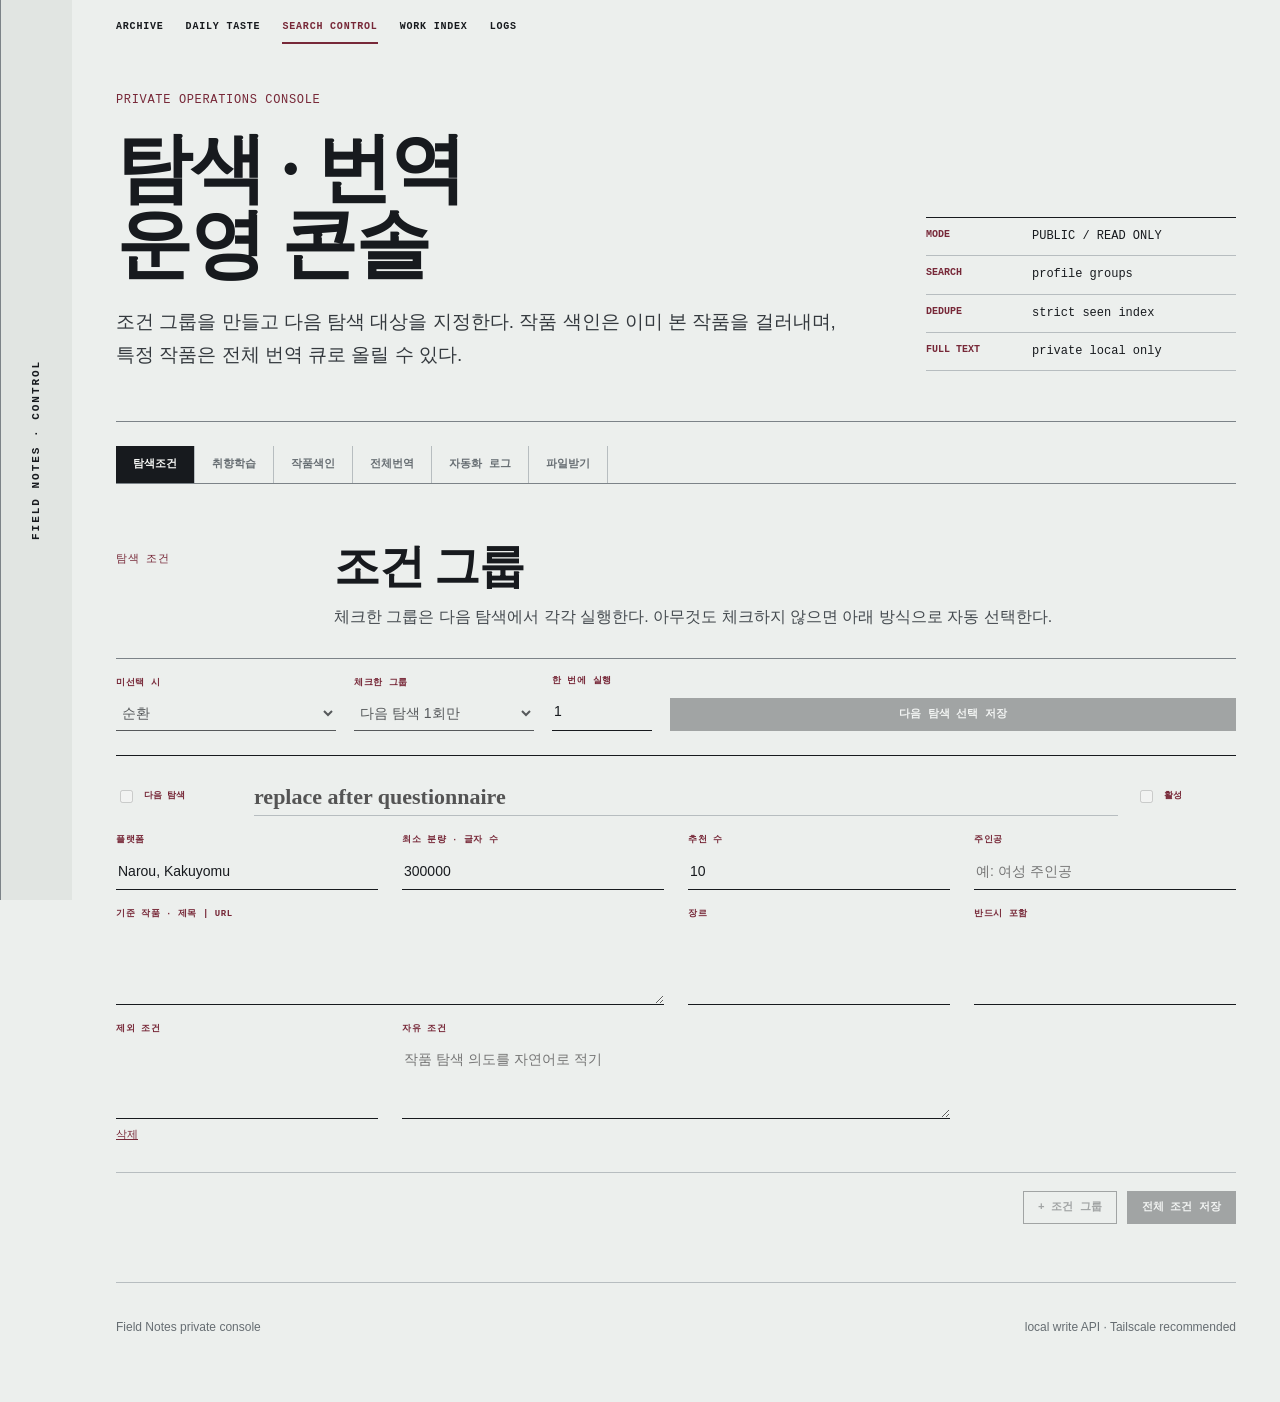
==== commit 1b6c11dc: "Refine Fieldnotes feedback and downloads UI" ====
--- a/console.html
+++ b/console.html
@@ -44,11 +44,11 @@
     </div>
 
     <section class="wrap control-section active" data-panel="profiles" id="profiles">
-      <header class="section-head"><span>SEARCH PROFILES</span><div><h2>조건 그룹</h2><p>체크된 그룹은 다음 탐색에서 모두 각각 실행한다. 아무 그룹도 선택하지 않으면 아래 fallback 방식으로 자동 선택한다.</p></div></header>
+      <header class="section-head"><span>탐색 조건</span><div><h2>조건 그룹</h2><p>체크한 그룹은 다음 탐색에서 각각 실행한다. 아무것도 체크하지 않으면 아래 방식으로 자동 선택한다.</p></div></header>
       <div class="selection-bar">
-        <label><span>NO SELECTION</span><select id="fallback-mode"><option value="round_robin">순환</option><option value="least_recently_run">가장 오래 안 쓴 그룹</option><option value="random_daily">날짜 기반 랜덤</option><option value="all_enabled">활성 그룹 전부</option></select></label>
-        <label><span>CHECKED GROUPS</span><select id="explicit-mode"><option value="once">다음 탐색 1회만</option><option value="sticky">계속 고정</option></select></label>
-        <label><span>BATCH</span><input id="rotation-batch" type="number" min="1" value="1"></label>
+        <label><span>미선택 시</span><select id="fallback-mode"><option value="round_robin">순환</option><option value="least_recently_run">가장 오래 안 쓴 그룹</option><option value="random_daily">날짜 기반 랜덤</option><option value="all_enabled">활성 그룹 전부</option></select></label>
+        <label><span>체크한 그룹</span><select id="explicit-mode"><option value="once">다음 탐색 1회만</option><option value="sticky">계속 고정</option></select></label>
+        <label><span>한 번에 실행</span><input id="rotation-batch" type="number" min="1" value="1"></label>
         <button id="save-selection" class="control-button">다음 탐색 선택 저장</button>
       </div>
       <div id="profile-list" class="profile-list"></div>
@@ -56,20 +56,14 @@
     </section>
 
     <section class="wrap control-section" data-panel="feedback" id="feedback">
-      <header class="section-head"><span>PREFERENCE LEARNING</span><div><h2>취향 피드백</h2><p>작품 반응을 누적해 다음 탐색의 소프트 랭킹을 보정한다. 하드 필터는 자동 변경하지 않으며, 학습된 변경안은 승인 후에만 조건 그룹에 들어간다.</p></div></header>
-      <div class="feedback-editor">
-        <label class="wide"><span>WORK</span><select id="feedback-work"></select></label>
-        <label><span>PROFILE SCOPE</span><select id="feedback-profile"></select></label>
-        <label><span>VERDICT</span><select id="feedback-verdict"><option value="love">최애 · +3</option><option value="like">좋음 · +1</option><option value="neutral">보통 · 0</option><option value="dislike">별로 · -1</option><option value="exclude">다시 추천하지 않음 · -3</option></select></label>
-        <fieldset class="feedback-reasons wide"><legend>WHY</legend>
-          <label><input type="checkbox" value="premise">소재</label><label><input type="checkbox" value="tone">톤</label><label><input type="checkbox" value="prose">문체</label><label><input type="checkbox" value="pacing">전개</label><label><input type="checkbox" value="protagonist">주인공</label><label><input type="checkbox" value="characters">캐릭터</label><label><input type="checkbox" value="relationships">관계성</label><label><input type="checkbox" value="romance">로맨스</label><label><input type="checkbox" value="worldbuilding">세계관</label><label><input type="checkbox" value="system_rules">룰/시스템</label><label><input type="checkbox" value="strategy">전략/추론</label><label><input type="checkbox" value="comedy">개그</label><label><input type="checkbox" value="darkness">어두움</label><label><input type="checkbox" value="slice_of_life">일상</label><label><input type="checkbox" value="length">분량</label><label><input type="checkbox" value="freshness">신선도</label><label><input type="checkbox" value="ending">결말</label><label><input type="checkbox" value="genre_mix">장르혼합</label>
-        </fieldset>
-        <label class="wide"><span>FEATURE TAGS · 쉼표로 구분</span><input id="feedback-tags" placeholder="여성 주인공, 건조한 문체, 규칙 추론, 반복 데스게임"></label>
-        <label class="wide"><span>NOTE</span><textarea id="feedback-note" placeholder="왜 좋았는지/싫었는지 자유 메모"></textarea></label>
-        <div class="feedback-submit wide"><button id="save-feedback" class="control-button">피드백 저장</button><span>전체 번역 선택은 강한 긍정 신호로 자동 기록됨</span></div>
+      <header class="section-head"><span>취향 학습</span><div><h2>취향 피드백</h2><p>날짜별 추천작을 펼쳐 별점과 이유를 빠르게 남긴다. 평가는 다음 탐색의 소프트 랭킹에 반영한다.</p></div></header>
+      <div class="feedback-toolbar">
+        <label><span>평가 적용 범위</span><select id="feedback-profile"></select></label>
+        <p>별점 1~5점 · 체크 이유와 자유 메모는 선택사항</p>
       </div>
+      <div id="feedback-list" class="feedback-date-list"></div>
       <div class="learning-summary">
-        <header><span>LEARNED SIGNALS</span><h3 id="learning-scope-title">GLOBAL</h3></header>
+        <header><span>학습된 취향 신호</span><h3 id="learning-scope-title">GLOBAL</h3></header>
         <div id="learning-signals" class="signal-list"></div>
         <div id="learning-suggestions" class="suggestion-list"></div>
       </div>
@@ -94,7 +88,7 @@
     </section>
 
     <section class="wrap control-section" data-panel="files" id="files">
-      <header class="section-head"><span>DOWNLOADS</span><div><h2>핸드폰으로 파일 받기</h2><p>완료된 번역은 한국어 TXT, 원문/번역 Markdown, 문장 단위 원문→번역 교차 TXT, ZIP으로 제공한다. private console을 Tailscale Serve로 노출하면 아이폰에서 바로 받을 수 있다.</p></div></header>
+      <header class="section-head"><span>파일 받기</span><div><h2>핸드폰으로 파일 받기</h2><p>완료된 작품은 문장 단위 원문→번역 교차 TXT만 표시하고 내려받는다.</p></div></header>
       <div id="artifact-list" class="artifact-list"></div>
     </section>
 
--- a/styles.css
+++ b/styles.css
@@ -212,6 +212,8 @@
 @media(max-width:620px){.top-tabs{overflow-x:auto;white-space:nowrap}.control-tabs{overflow-x:auto}.control-tabs button{white-space:nowrap}.profile-card>header{grid-template-columns:1fr 80px}.profile-select{grid-column:1/-1}.profile-grid{grid-template-columns:1fr}.profile-grid .wide{grid-column:auto}.selection-bar{grid-template-columns:1fr}.work-index-row,.queue-row,.artifact-row{grid-template-columns:1fr}.work-actions,.artifact-links{justify-content:flex-start}.queue-progress{justify-self:start;text-align:left}.log-row{grid-template-columns:1fr 70px}.log-row time{grid-column:1/-1}.log-row p{grid-column:1/-1}.feedback-editor{grid-template-columns:1fr}.feedback-editor .wide{grid-column:auto}.feedback-submit{align-items:flex-start;flex-direction:column}.signal-row{grid-template-columns:1fr 60px}.signal-row small{grid-column:1/-1;text-align:left}.suggestion-row{grid-template-columns:1fr}.suggestion-row .control-button{justify-self:start}}
 
 /* Daily taste review */
+.taste-transfer{display:grid;grid-template-columns:minmax(0,1fr) auto;gap:24px 40px;align-items:end;padding:26px 0;border-bottom:1px solid var(--ink)}
+.taste-transfer-copy>span,.taste-webdav label>span{font:700 9px/1.4 ui-monospace,SFMono-Regular,Menlo,monospace;color:var(--accent);letter-spacing:.08em}.taste-transfer-copy h2{margin:3px 0 4px;font-size:25px;line-height:1.15}.taste-transfer-copy p{margin:0;max-width:670px;color:var(--muted);font-size:12px}.taste-transfer-actions{display:flex;gap:8px;flex-wrap:wrap;justify-content:flex-end}.taste-transfer-actions a{text-decoration:none;display:flex;align-items:center;justify-content:center}.taste-webdav{grid-column:1/-1;border-top:1px solid var(--rule)}.taste-webdav summary{padding:10px 0;cursor:pointer;font:700 10px/1.4 ui-monospace,SFMono-Regular,Menlo,monospace}.taste-webdav>div{display:grid;grid-template-columns:minmax(0,1fr) auto;gap:8px 14px;align-items:end;padding:8px 0 14px}.taste-webdav p{grid-column:1/-1;margin:0;color:var(--muted);font-size:11px}.taste-webdav label{display:grid;gap:4px}.taste-webdav input{width:100%;border:0;border-bottom:1px solid var(--ink);border-radius:0;background:transparent;padding:7px 1px;font:11px/1.4 ui-monospace,SFMono-Regular,Menlo,monospace}.taste-webdav small{grid-column:1/-1;color:var(--muted);font-size:9px}
 .taste-head{display:grid;grid-template-columns:minmax(0,1fr) 260px;gap:48px;align-items:end;padding:56px 0 34px;border-bottom:1px solid var(--ink)}
 .taste-head h1{margin:0;font-size:clamp(42px,5.5vw,68px);line-height:1}
 .taste-head>div>p:last-child{max-width:720px;margin:20px 0 0;color:#444a4f;font-size:15px}
@@ -228,5 +230,45 @@
 .taste-answer{position:sticky;top:0;max-height:100vh;overflow:auto;padding:28px 0 48px 24px}.taste-answer-empty{padding:40px 0;color:var(--muted);font-size:12px}.taste-answer-sticky>header{padding-bottom:17px;border-bottom:1px solid var(--ink)}.taste-answer-sticky>header b{display:block;margin-top:4px;font-size:13px;line-height:1.4}.taste-verdicts,.taste-reason-grid{border:0;margin:0;padding:20px 0 0}.taste-verdicts legend,.taste-reason-grid legend{font:700 9px/1.4 ui-monospace,SFMono-Regular,Menlo,monospace;color:var(--accent);margin-bottom:8px}.taste-verdicts label{display:block;border-top:1px solid var(--rule);cursor:pointer}.taste-verdicts label:last-child{border-bottom:1px solid var(--rule)}.taste-verdicts input{position:absolute;opacity:0;pointer-events:none}.taste-verdicts label>span{display:grid;grid-template-columns:1fr 34px;gap:8px;align-items:center;padding:10px 4px}.taste-verdicts label>span b{font-size:11px}.taste-verdicts label>span small{text-align:right;color:var(--muted);font:9px/1 ui-monospace,SFMono-Regular,Menlo,monospace}.taste-verdicts input:checked+span{background:var(--ink);color:white;padding-left:9px;padding-right:9px}.taste-verdicts input:focus-visible+span{outline:2px solid var(--accent);outline-offset:2px}
 .taste-reason-grid{display:grid;grid-template-columns:repeat(2,1fr);gap:5px}.taste-reason-grid legend{grid-column:1/-1}.taste-reason-grid label{cursor:pointer}.taste-reason-grid input{position:absolute;opacity:0;pointer-events:none}.taste-reason-grid span{display:block;border:1px solid var(--rule);padding:7px 8px;font-size:9px;line-height:1.2}.taste-reason-grid input:checked+span{border-color:var(--accent);background:var(--faint);color:var(--accent);font-weight:700}.taste-note,.taste-tags{display:grid;gap:5px;margin-top:18px}.taste-note>span,.taste-tags>span{font:700 8px/1.4 ui-monospace,SFMono-Regular,Menlo,monospace;color:var(--accent)}.taste-note textarea,.taste-tags input{width:100%;border:0;border-bottom:1px solid var(--ink);border-radius:0;background:transparent;padding:8px 1px;font:12px/1.5 -apple-system,BlinkMacSystemFont,"Apple SD Gothic Neo",sans-serif}.taste-note textarea{min-height:72px;resize:vertical}.taste-save{width:100%;margin-top:20px;padding:13px 10px}.taste-answer-note{margin:9px 0 0;color:var(--muted);font-size:9px;line-height:1.5}.taste-complete{text-align:center;padding:72px 0}.taste-complete h2{font-size:42px;margin:8px 0}.taste-complete p{max-width:640px;margin:0 auto 18px;color:var(--muted);font-size:14px}.taste-complete a{font-size:12px}
 @media(max-width:1050px){.taste-workspace{grid-template-columns:170px minmax(0,1fr) 270px}.taste-reader{padding-left:24px;padding-right:24px}.taste-answer{padding-left:18px}}
-@media(max-width:900px){.taste-head{grid-template-columns:1fr}.taste-workspace{grid-template-columns:1fr}.taste-queue{position:static;max-height:none;border-right:0;border-bottom:1px solid var(--ink)}#taste-queue-list{display:flex;overflow:auto}.taste-queue-item{min-width:210px;border-right:1px solid var(--rule)}.taste-reader{border-right:0;min-height:0;padding:24px 0 40px}.taste-answer{position:static;max-height:none;padding:30px 0}.taste-answer-sticky{max-width:640px}.taste-verdicts label>span{min-height:44px}.taste-reason-grid span{min-height:40px;display:flex;align-items:center}}
-@media(max-width:620px){.taste-head{padding-top:36px}.taste-head h1{font-size:42px}.taste-reader-head{grid-template-columns:36px minmax(0,1fr)}.taste-reader-head>a{grid-column:2}.taste-reader-head h2{font-size:26px}.taste-text-ja pre,.taste-text-ko pre{font-size:15px;line-height:1.95}.taste-rationale summary span{display:none}.taste-reason-grid{grid-template-columns:repeat(3,1fr)}.taste-complete h2{font-size:34px}}
+@media(max-width:900px){.taste-head{grid-template-columns:1fr}.taste-transfer{grid-template-columns:1fr;align-items:start}.taste-transfer-actions{justify-content:flex-start}.taste-workspace{grid-template-columns:1fr}.taste-queue{position:static;max-height:none;border-right:0;border-bottom:1px solid var(--ink)}#taste-queue-list{display:flex;overflow:auto}.taste-queue-item{min-width:210px;border-right:1px solid var(--rule)}.taste-reader{border-right:0;min-height:0;padding:24px 0 40px}.taste-answer{position:static;max-height:none;padding:30px 0}.taste-answer-sticky{max-width:640px}.taste-verdicts label>span{min-height:44px}.taste-reason-grid span{min-height:40px;display:flex;align-items:center}}
+@media(max-width:620px){.taste-head{padding-top:36px}.taste-head h1{font-size:42px}.taste-transfer-actions{display:grid;grid-template-columns:1fr 1fr;width:100%}.taste-transfer-actions .control-button:first-child{grid-column:1/-1;min-height:46px}.taste-transfer-actions .secondary{min-height:44px}.taste-webdav>div{grid-template-columns:1fr}.taste-webdav .text-button{justify-self:start}.taste-reader-head{grid-template-columns:36px minmax(0,1fr)}.taste-reader-head>a{grid-column:2}.taste-reader-head h2{font-size:26px}.taste-text-ja pre,.taste-text-ko pre{font-size:15px;line-height:1.95}.taste-rationale summary span{display:none}.taste-reason-grid{grid-template-columns:repeat(3,1fr)}.taste-complete h2{font-size:34px}}
+
+/* Compact dated preference feedback */
+.feedback-toolbar{display:flex;align-items:end;justify-content:space-between;gap:24px;padding:16px 0 20px;border-top:1px solid var(--ink)}
+.feedback-toolbar label{display:grid;gap:6px;width:min(320px,100%)}
+.feedback-toolbar label>span{font:700 9px/1.4 ui-monospace,SFMono-Regular,Menlo,monospace;color:var(--accent);letter-spacing:.06em}
+.feedback-toolbar select{width:100%;border:0;border-bottom:1px solid var(--ink);border-radius:0;background:transparent;padding:8px 2px;font:14px/1.45 -apple-system,BlinkMacSystemFont,"Apple SD Gothic Neo",sans-serif;color:var(--ink)}
+.feedback-toolbar p{margin:0 0 7px;color:var(--muted);font-size:11px}
+.feedback-date-list{border-top:1px solid var(--ink)}
+.feedback-day{border-bottom:1px solid var(--dark)}
+.feedback-day>summary{list-style:none;display:flex;align-items:center;justify-content:space-between;gap:18px;padding:14px 2px;cursor:pointer;user-select:none}
+.feedback-day>summary::-webkit-details-marker{display:none}
+.feedback-day>summary span{font:700 13px/1.4 ui-monospace,SFMono-Regular,Menlo,monospace}
+.feedback-day>summary b{font:700 9px/1.4 ui-monospace,SFMono-Regular,Menlo,monospace;color:var(--muted)}
+.feedback-day>summary span::before{content:'+';display:inline-block;width:22px;color:var(--accent)}
+.feedback-day[open]>summary span::before{content:'−'}
+.feedback-day-works{border-top:1px solid var(--rule)}
+.feedback-work-card{padding:18px 0 20px;border-bottom:1px solid var(--rule)}
+.feedback-work-card:last-child{border-bottom:0}
+.feedback-work-card.focused{box-shadow:inset 3px 0 0 var(--accent);padding-left:14px}
+.feedback-work-card>header{display:grid;grid-template-columns:minmax(0,1fr) auto;gap:22px;align-items:center}
+.feedback-work-title small{display:block;color:var(--muted);font:700 8px/1.4 ui-monospace,SFMono-Regular,Menlo,monospace;letter-spacing:.05em}
+.feedback-work-title h3{margin:2px 0 0;font-size:20px;line-height:1.25}
+.feedback-stars{display:flex;gap:2px;white-space:nowrap}
+.feedback-stars button{appearance:none;border:0;background:transparent;padding:2px;cursor:pointer;color:var(--rule);font-size:25px;line-height:1}
+.feedback-stars button.selected{color:var(--accent)}
+.feedback-stars button:hover,.feedback-stars button:focus-visible{color:var(--accent)}
+.feedback-stars button:disabled{cursor:default;opacity:.55}
+.feedback-card-reasons{border:0;margin:14px 0 0;padding:0;display:flex;flex-wrap:wrap;gap:6px}
+.feedback-card-reasons legend{width:100%;margin:0 0 2px;font:700 8px/1.4 ui-monospace,SFMono-Regular,Menlo,monospace;color:var(--accent);letter-spacing:.05em}
+.feedback-card-reasons label{position:relative;cursor:pointer;white-space:nowrap}
+.feedback-card-reasons input{position:absolute;opacity:0;pointer-events:none}
+.feedback-card-reasons span{display:block;border:1px solid var(--rule);padding:5px 8px;font-size:10px;line-height:1.2}
+.feedback-card-reasons input:checked+span{border-color:var(--accent);background:var(--faint);color:var(--accent);font-weight:700}
+.feedback-card-reasons input:focus-visible+span{outline:2px solid var(--accent);outline-offset:2px}
+.feedback-card-foot{display:grid;grid-template-columns:minmax(0,1fr) auto;gap:16px;align-items:end;margin-top:14px}
+.feedback-card-foot label{display:grid;gap:4px}
+.feedback-card-foot label>span{font:700 8px/1.4 ui-monospace,SFMono-Regular,Menlo,monospace;color:var(--accent)}
+.feedback-card-foot textarea{width:100%;min-height:52px;resize:vertical;border:0;border-bottom:1px solid var(--ink);border-radius:0;background:transparent;padding:7px 1px;font:12px/1.5 -apple-system,BlinkMacSystemFont,"Apple SD Gothic Neo",sans-serif;color:var(--ink)}
+.feedback-card-foot .control-button{min-width:82px;margin-bottom:1px}
+@media(max-width:700px){.feedback-toolbar{display:grid}.feedback-work-card>header{grid-template-columns:1fr;gap:10px}.feedback-stars{justify-content:flex-start}.feedback-card-foot{grid-template-columns:1fr}.feedback-card-foot .control-button{justify-self:start}.feedback-work-card.focused{padding-left:9px}.feedback-stars button{font-size:28px}.feedback-card-reasons{gap:5px}.feedback-card-reasons span{padding:6px 8px}}
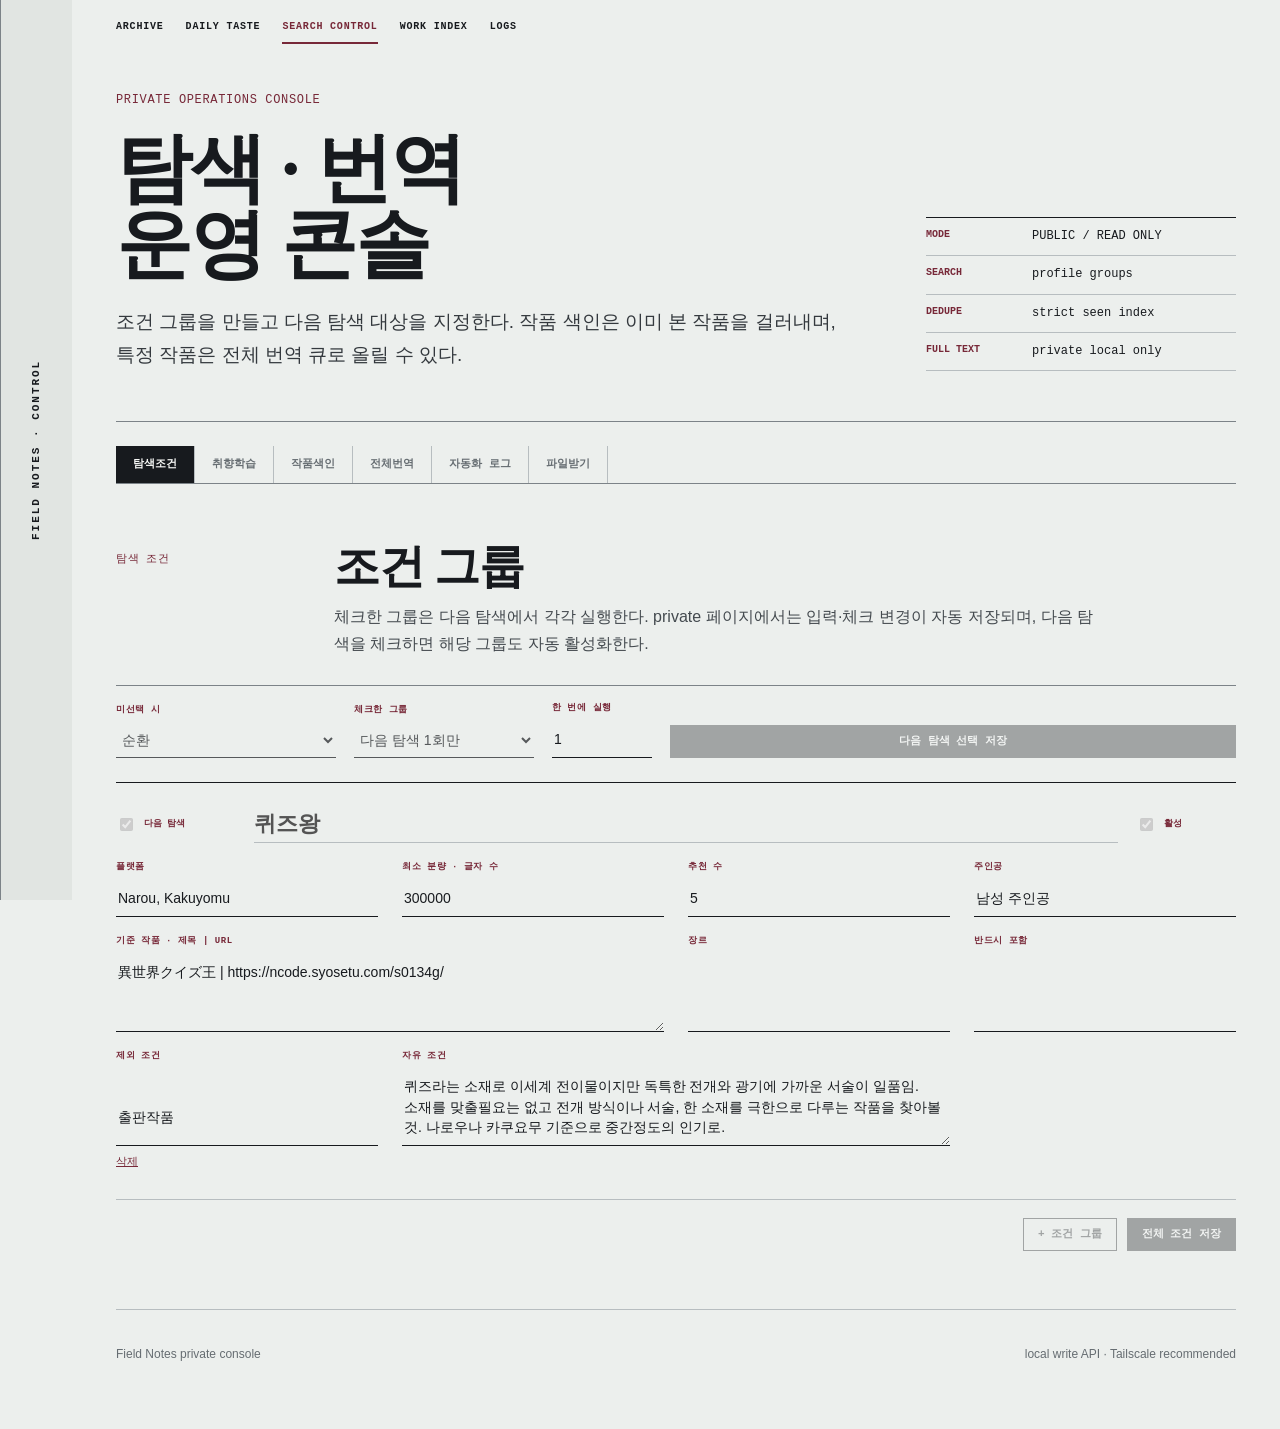
==== commit b5d37ab0: "feat(fieldnotes): harden canonical pipeline and learning" ====
--- a/console.html
+++ b/console.html
@@ -44,7 +44,7 @@
     </div>
 
     <section class="wrap control-section active" data-panel="profiles" id="profiles">
-      <header class="section-head"><span>탐색 조건</span><div><h2>조건 그룹</h2><p>체크한 그룹은 다음 탐색에서 각각 실행한다. 아무것도 체크하지 않으면 아래 방식으로 자동 선택한다.</p></div></header>
+      <header class="section-head"><span>탐색 조건</span><div><h2>조건 그룹</h2><p>체크한 그룹은 다음 탐색에서 각각 실행한다. private 페이지에서는 입력·체크 변경이 자동 저장되며, 다음 탐색을 체크하면 해당 그룹도 자동 활성화한다.</p></div></header>
       <div class="selection-bar">
         <label><span>미선택 시</span><select id="fallback-mode"><option value="round_robin">순환</option><option value="least_recently_run">가장 오래 안 쓴 그룹</option><option value="random_daily">날짜 기반 랜덤</option><option value="all_enabled">활성 그룹 전부</option></select></label>
         <label><span>체크한 그룹</span><select id="explicit-mode"><option value="once">다음 탐색 1회만</option><option value="sticky">계속 고정</option></select></label>
--- a/styles.css
+++ b/styles.css
@@ -221,17 +221,17 @@
 .taste-day-control label span,.taste-queue-head span,.taste-answer-sticky>header span,.taste-reading-toolbar span,.taste-complete>span{font:700 9px/1.4 ui-monospace,SFMono-Regular,Menlo,monospace;color:var(--accent);letter-spacing:.08em}
 .taste-day-control select{appearance:none;border:0;border-bottom:1px solid var(--ink);border-radius:0;background:transparent;padding:8px 0;font:13px/1.4 ui-monospace,SFMono-Regular,Menlo,monospace}
 .taste-progress{display:grid;grid-template-columns:1fr auto;align-items:end;gap:4px 12px}.taste-progress strong{font:32px/1 Iowan Old Style,"Times New Roman",serif}.taste-progress>span{font:8px/1.4 ui-monospace,SFMono-Regular,Menlo,monospace;color:var(--muted)}.taste-progress i{grid-column:1/-1;height:3px;background:var(--faint);overflow:hidden}.taste-progress i b{display:block;height:100%;width:0;background:var(--accent);transition:width .18s ease}
-.taste-workspace{display:grid;grid-template-columns:210px minmax(0,1fr) 300px;gap:0;padding:0;border-bottom:1px solid var(--ink);align-items:start}
+.taste-workspace{display:grid;grid-template-columns:190px minmax(0,1fr) 320px;gap:0;padding:0;border-bottom:1px solid var(--ink);align-items:start}
 .taste-queue{position:sticky;top:0;max-height:100vh;overflow:auto;border-right:1px solid var(--dark)}.taste-queue-head{display:flex;justify-content:space-between;gap:10px;padding:14px 14px 12px 0;border-bottom:1px solid var(--ink)}.taste-queue-head b{font:9px/1.4 ui-monospace,SFMono-Regular,Menlo,monospace;color:var(--muted)}
 .taste-queue-item{appearance:none;width:100%;display:grid;grid-template-columns:30px minmax(0,1fr) auto;gap:8px;text-align:left;border:0;border-bottom:1px solid var(--rule);background:transparent;color:var(--ink);padding:13px 14px 13px 0;cursor:pointer}.taste-queue-item:hover,.taste-queue-item.active{background:var(--sheet)}.taste-queue-item.active{box-shadow:inset 3px 0 0 var(--accent)}.taste-queue-item>span{font:700 9px/1.5 ui-monospace,SFMono-Regular,Menlo,monospace;color:var(--accent)}.taste-queue-item div{min-width:0}.taste-queue-item small{display:block;color:var(--accent);font-size:8px}.taste-queue-item b{display:block;overflow:hidden;text-overflow:ellipsis;white-space:nowrap;font-size:12px;line-height:1.45}.taste-queue-item em{display:block;overflow:hidden;text-overflow:ellipsis;white-space:nowrap;font-size:9px;color:var(--muted);font-style:normal}.taste-queue-item>i{font:700 7px/1.4 ui-monospace,SFMono-Regular,Menlo,monospace;color:var(--muted);font-style:normal}.taste-queue-item.answered>i{color:#345b43}
-.taste-reader{min-height:760px;padding:28px 34px 70px;border-right:1px solid var(--dark)}.taste-reader-head{display:grid;grid-template-columns:48px minmax(0,1fr) auto;gap:14px;align-items:start;padding-bottom:22px;border-bottom:1px solid var(--rule)}.taste-rank{font:700 11px/1.4 ui-monospace,SFMono-Regular,Menlo,monospace;color:var(--accent);padding-top:4px}.taste-reader-head small{font:9px/1.4 ui-monospace,SFMono-Regular,Menlo,monospace;color:var(--muted)}.taste-reader-head h2{margin:3px 0;font-size:29px;line-height:1.12}.taste-reader-head p{margin:0;color:var(--muted);font-size:11px}.taste-reader-head>a{font:9px/1.4 ui-monospace,SFMono-Regular,Menlo,monospace}
-.taste-sample{padding-top:24px}.taste-reading-toolbar{position:sticky;top:0;display:flex;justify-content:space-between;gap:14px;padding:8px 0;background:var(--paper);border-bottom:1px solid var(--rule);z-index:2}.taste-reading-toolbar b{font:8px/1.4 ui-monospace,SFMono-Regular,Menlo,monospace;color:var(--muted)}.taste-text-ja,.taste-text-ko{max-width:680px;margin:0 auto;padding:26px 0}.taste-text-ja.secondary{padding-top:10px;border-top:1px solid var(--rule);opacity:.72}.taste-text-ja pre,.taste-text-ko pre{white-space:pre-wrap;word-break:break-word;margin:0;font:16px/2 -apple-system,BlinkMacSystemFont,"Hiragino Sans","Yu Gothic","Noto Sans JP",sans-serif}.taste-text-ko pre{font-family:-apple-system,BlinkMacSystemFont,"Apple SD Gothic Neo","Noto Sans KR",sans-serif}.taste-more{display:block;width:100%;border:1px solid var(--ink);background:transparent;padding:12px;font:700 10px/1 ui-monospace,SFMono-Regular,Menlo,monospace;cursor:pointer}.taste-more:hover{background:var(--ink);color:white}.taste-sample-loading,.taste-sample-unavailable{padding:52px 0;color:var(--muted);font-size:13px}.taste-sample-unavailable b{display:block;color:var(--accent);font:700 10px/1.4 ui-monospace,SFMono-Regular,Menlo,monospace}
+.taste-reader{min-width:0;min-height:760px;padding:28px 30px 70px;border-right:1px solid var(--dark);overflow:hidden}.taste-reader-head{display:grid;grid-template-columns:48px minmax(0,1fr) auto;gap:14px;align-items:start;padding-bottom:22px;border-bottom:1px solid var(--rule)}.taste-reader-head>div{min-width:0}.taste-rank{font:700 11px/1.4 ui-monospace,SFMono-Regular,Menlo,monospace;color:var(--accent);padding-top:4px}.taste-reader-head small{font:9px/1.4 ui-monospace,SFMono-Regular,Menlo,monospace;color:var(--muted)}.taste-reader-head h2{margin:3px 0;font-size:29px;line-height:1.12;overflow-wrap:anywhere}.taste-reader-head p{margin:0;color:var(--muted);font-size:11px}.taste-reader-head>a{font:9px/1.4 ui-monospace,SFMono-Regular,Menlo,monospace;white-space:nowrap}
+.taste-sample{min-width:0;padding-top:24px}.taste-reading-toolbar{position:sticky;top:0;display:flex;justify-content:space-between;gap:14px;padding:8px 0;background:var(--paper);border-bottom:1px solid var(--rule);z-index:2}.taste-reading-toolbar b{font:8px/1.4 ui-monospace,SFMono-Regular,Menlo,monospace;color:var(--muted);white-space:nowrap}.taste-text-ja,.taste-text-ko,.taste-text-alternating{width:100%;max-width:100%;min-width:0;margin:0;padding:14px 0 26px}.taste-text-ja.secondary{padding-top:10px;border-top:1px solid var(--rule);opacity:.72}.taste-text-ja pre,.taste-text-ko pre{max-width:100%;white-space:pre-wrap;overflow-wrap:anywhere;word-break:normal;margin:0;font:15px/1.85 -apple-system,BlinkMacSystemFont,"Hiragino Sans","Yu Gothic","Apple SD Gothic Neo","Noto Sans JP","Noto Sans KR",sans-serif}.taste-text-ko pre{font-family:-apple-system,BlinkMacSystemFont,"Apple SD Gothic Neo","Noto Sans KR",sans-serif}.taste-pair{min-width:0;padding:13px 0 14px;border-bottom:1px solid color-mix(in srgb,var(--rule) 62%,transparent)}.taste-pair:first-child{padding-top:7px}.taste-pair:last-child{border-bottom:0}.taste-pair p{max-width:100%;margin:0;white-space:pre-wrap;overflow-wrap:anywhere;word-break:normal}.taste-pair-ja{font:15px/1.8 -apple-system,BlinkMacSystemFont,"Hiragino Sans","Yu Gothic","Noto Sans JP",sans-serif;color:var(--ink)}.taste-pair-ko{margin-top:5px!important;padding-left:11px;border-left:2px solid var(--faint);font:14px/1.8 -apple-system,BlinkMacSystemFont,"Apple SD Gothic Neo","Noto Sans KR",sans-serif;color:#4c5358}.taste-more{display:block;width:100%;border:1px solid var(--ink);background:transparent;padding:12px;font:700 10px/1 ui-monospace,SFMono-Regular,Menlo,monospace;cursor:pointer}.taste-more:hover{background:var(--ink);color:white}.taste-sample-loading,.taste-sample-unavailable{padding:52px 0;color:var(--muted);font-size:13px}.taste-sample-unavailable b{display:block;color:var(--accent);font:700 10px/1.4 ui-monospace,SFMono-Regular,Menlo,monospace}
 .taste-rationale{margin-top:40px;border-top:1px solid var(--ink);border-bottom:1px solid var(--rule)}.taste-rationale summary{cursor:pointer;list-style:none;padding:12px 0;font:700 10px/1.4 ui-monospace,SFMono-Regular,Menlo,monospace}.taste-rationale summary::-webkit-details-marker{display:none}.taste-rationale summary span{float:right;color:var(--muted);font-weight:400}.taste-rationale>div{padding:8px 0 20px}.taste-rationale>div b{display:block;margin-top:12px;font-size:11px}.taste-rationale>div p{margin:4px 0 0;color:#4b5156;font-size:13px}.taste-rationale>div small{display:block;margin-top:18px;color:var(--muted)}
-.taste-answer{position:sticky;top:0;max-height:100vh;overflow:auto;padding:28px 0 48px 24px}.taste-answer-empty{padding:40px 0;color:var(--muted);font-size:12px}.taste-answer-sticky>header{padding-bottom:17px;border-bottom:1px solid var(--ink)}.taste-answer-sticky>header b{display:block;margin-top:4px;font-size:13px;line-height:1.4}.taste-verdicts,.taste-reason-grid{border:0;margin:0;padding:20px 0 0}.taste-verdicts legend,.taste-reason-grid legend{font:700 9px/1.4 ui-monospace,SFMono-Regular,Menlo,monospace;color:var(--accent);margin-bottom:8px}.taste-verdicts label{display:block;border-top:1px solid var(--rule);cursor:pointer}.taste-verdicts label:last-child{border-bottom:1px solid var(--rule)}.taste-verdicts input{position:absolute;opacity:0;pointer-events:none}.taste-verdicts label>span{display:grid;grid-template-columns:1fr 34px;gap:8px;align-items:center;padding:10px 4px}.taste-verdicts label>span b{font-size:11px}.taste-verdicts label>span small{text-align:right;color:var(--muted);font:9px/1 ui-monospace,SFMono-Regular,Menlo,monospace}.taste-verdicts input:checked+span{background:var(--ink);color:white;padding-left:9px;padding-right:9px}.taste-verdicts input:focus-visible+span{outline:2px solid var(--accent);outline-offset:2px}
+.taste-answer{position:sticky;top:0;min-width:0;max-height:100vh;overflow:auto;padding:28px 0 48px 24px;background:var(--paper)}.taste-answer-empty{padding:40px 0;color:var(--muted);font-size:12px}.taste-answer-sticky{min-width:0}.taste-answer-sticky>header{padding-bottom:17px;border-bottom:1px solid var(--ink)}.taste-answer-sticky>header b{display:block;margin-top:4px;font-size:13px;line-height:1.4;overflow-wrap:anywhere}.taste-verdicts,.taste-reason-grid{border:0;margin:0;padding:20px 0 0}.taste-verdicts legend,.taste-reason-grid legend{font:700 9px/1.4 ui-monospace,SFMono-Regular,Menlo,monospace;color:var(--accent);margin-bottom:8px}.taste-verdicts label{display:block;border-top:1px solid var(--rule);cursor:pointer}.taste-verdicts label:last-child{border-bottom:1px solid var(--rule)}.taste-verdicts input{position:absolute;opacity:0;pointer-events:none}.taste-verdicts label>span{display:grid;grid-template-columns:1fr 34px;gap:8px;align-items:center;padding:10px 4px}.taste-verdicts label>span b{font-size:11px}.taste-verdicts label>span small{text-align:right;color:var(--muted);font:9px/1 ui-monospace,SFMono-Regular,Menlo,monospace}.taste-verdicts input:checked+span{background:var(--ink);color:white;padding-left:9px;padding-right:9px}.taste-verdicts input:focus-visible+span{outline:2px solid var(--accent);outline-offset:2px}
 .taste-reason-grid{display:grid;grid-template-columns:repeat(2,1fr);gap:5px}.taste-reason-grid legend{grid-column:1/-1}.taste-reason-grid label{cursor:pointer}.taste-reason-grid input{position:absolute;opacity:0;pointer-events:none}.taste-reason-grid span{display:block;border:1px solid var(--rule);padding:7px 8px;font-size:9px;line-height:1.2}.taste-reason-grid input:checked+span{border-color:var(--accent);background:var(--faint);color:var(--accent);font-weight:700}.taste-note,.taste-tags{display:grid;gap:5px;margin-top:18px}.taste-note>span,.taste-tags>span{font:700 8px/1.4 ui-monospace,SFMono-Regular,Menlo,monospace;color:var(--accent)}.taste-note textarea,.taste-tags input{width:100%;border:0;border-bottom:1px solid var(--ink);border-radius:0;background:transparent;padding:8px 1px;font:12px/1.5 -apple-system,BlinkMacSystemFont,"Apple SD Gothic Neo",sans-serif}.taste-note textarea{min-height:72px;resize:vertical}.taste-save{width:100%;margin-top:20px;padding:13px 10px}.taste-answer-note{margin:9px 0 0;color:var(--muted);font-size:9px;line-height:1.5}.taste-complete{text-align:center;padding:72px 0}.taste-complete h2{font-size:42px;margin:8px 0}.taste-complete p{max-width:640px;margin:0 auto 18px;color:var(--muted);font-size:14px}.taste-complete a{font-size:12px}
-@media(max-width:1050px){.taste-workspace{grid-template-columns:170px minmax(0,1fr) 270px}.taste-reader{padding-left:24px;padding-right:24px}.taste-answer{padding-left:18px}}
+@media(max-width:1050px){.taste-workspace{grid-template-columns:160px minmax(0,1fr) 270px}.taste-reader{padding-left:22px;padding-right:22px}.taste-answer{padding-left:18px}}
 @media(max-width:900px){.taste-head{grid-template-columns:1fr}.taste-transfer{grid-template-columns:1fr;align-items:start}.taste-transfer-actions{justify-content:flex-start}.taste-workspace{grid-template-columns:1fr}.taste-queue{position:static;max-height:none;border-right:0;border-bottom:1px solid var(--ink)}#taste-queue-list{display:flex;overflow:auto}.taste-queue-item{min-width:210px;border-right:1px solid var(--rule)}.taste-reader{border-right:0;min-height:0;padding:24px 0 40px}.taste-answer{position:static;max-height:none;padding:30px 0}.taste-answer-sticky{max-width:640px}.taste-verdicts label>span{min-height:44px}.taste-reason-grid span{min-height:40px;display:flex;align-items:center}}
-@media(max-width:620px){.taste-head{padding-top:36px}.taste-head h1{font-size:42px}.taste-transfer-actions{display:grid;grid-template-columns:1fr 1fr;width:100%}.taste-transfer-actions .control-button:first-child{grid-column:1/-1;min-height:46px}.taste-transfer-actions .secondary{min-height:44px}.taste-webdav>div{grid-template-columns:1fr}.taste-webdav .text-button{justify-self:start}.taste-reader-head{grid-template-columns:36px minmax(0,1fr)}.taste-reader-head>a{grid-column:2}.taste-reader-head h2{font-size:26px}.taste-text-ja pre,.taste-text-ko pre{font-size:15px;line-height:1.95}.taste-rationale summary span{display:none}.taste-reason-grid{grid-template-columns:repeat(3,1fr)}.taste-complete h2{font-size:34px}}
+@media(max-width:620px){.taste-head{padding-top:36px}.taste-head h1{font-size:42px}.taste-transfer-actions{display:grid;grid-template-columns:1fr 1fr;width:100%}.taste-transfer-actions .control-button:first-child{grid-column:1/-1;min-height:46px}.taste-transfer-actions .secondary{min-height:44px}.taste-webdav>div{grid-template-columns:1fr}.taste-webdav .text-button{justify-self:start}.taste-reader-head{grid-template-columns:36px minmax(0,1fr)}.taste-reader-head>a{grid-column:2}.taste-reader-head h2{font-size:26px}.taste-text-ja pre,.taste-text-ko pre,.taste-text-alternating pre{font-size:15px;line-height:1.95}.taste-rationale summary span{display:none}.taste-reason-grid{grid-template-columns:repeat(3,1fr)}.taste-complete h2{font-size:34px}}
 
 /* Compact dated preference feedback */
 .feedback-toolbar{display:flex;align-items:end;justify-content:space-between;gap:24px;padding:16px 0 20px;border-top:1px solid var(--ink)}
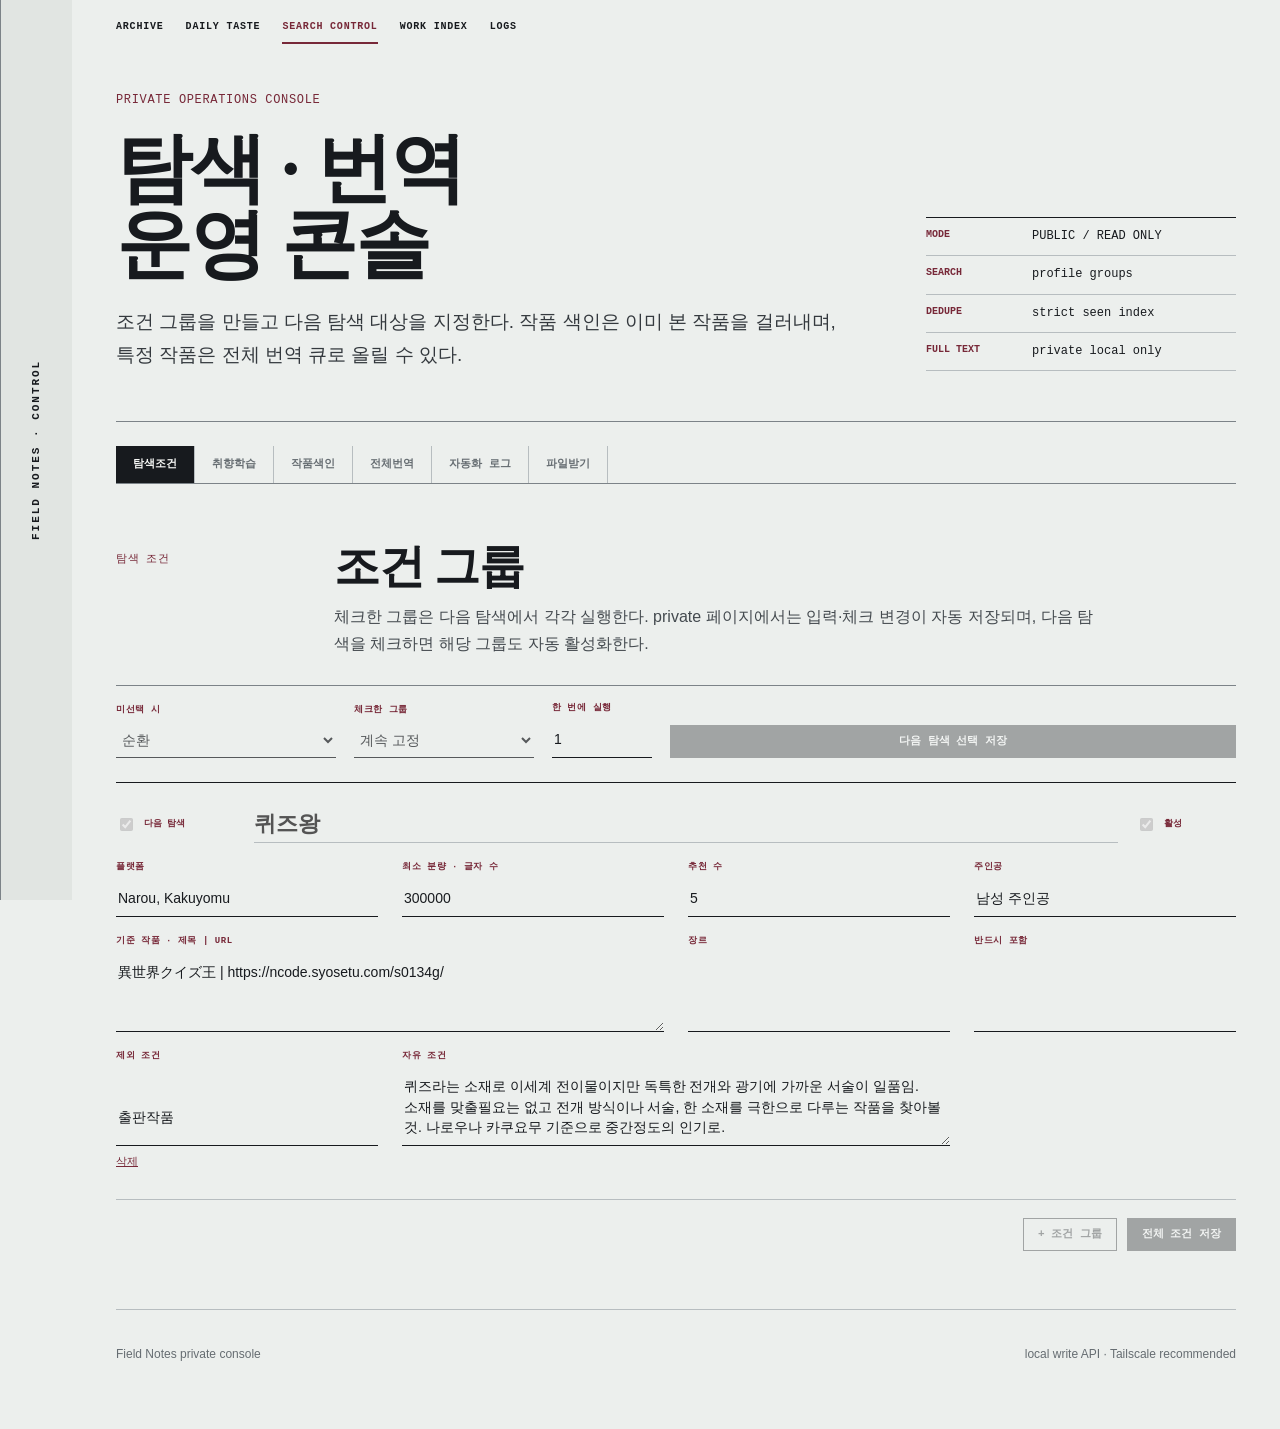
==== commit 0263cd5c: "feat(fieldnotes): harden preference learning harness" ====
--- a/console.html
+++ b/console.html
@@ -56,14 +56,18 @@
     </section>
 
     <section class="wrap control-section" data-panel="feedback" id="feedback">
-      <header class="section-head"><span>취향 학습</span><div><h2>취향 피드백</h2><p>날짜별 추천작을 펼쳐 별점과 이유를 빠르게 남긴다. 평가는 다음 탐색의 소프트 랭킹에 반영한다.</p></div></header>
+      <header class="section-head"><span>취향 학습</span><div><h2>취향 피드백</h2><p>별점은 작품 단위 보상으로, 자유 메모는 세부 취향 신호로 사용한다. 같은 조사 안의 별점 차이는 작품 간 선호 순서 학습에도 사용한다.</p></div></header>
       <div class="feedback-toolbar">
         <label><span>평가 적용 범위</span><select id="feedback-profile"></select></label>
-        <p>별점 1~5점 · 체크 이유와 자유 메모는 선택사항</p>
+        <p>★★★★★ + 자유 메모가 핵심 · 이유 태그는 필요할 때만</p>
       </div>
       <div id="feedback-list" class="feedback-date-list"></div>
       <div class="learning-summary">
         <header><span>학습된 취향 신호</span><h3 id="learning-scope-title">GLOBAL</h3></header>
+        <div id="learning-metrics" class="learning-metrics"></div>
+        <div class="learning-subhead"><span>자유 메모에서 추출된 취향</span><small>원문 메모는 그대로 보존하고 아래 신호를 다음 탐색의 2차 랭킹에 사용한다.</small></div>
+        <div id="learning-atoms" class="atom-signal-list"></div>
+        <div class="learning-subhead"><span>명시적 이유 · 태그</span><small>체크박스와 직접 태그에서 누적된 보조 신호.</small></div>
         <div id="learning-signals" class="signal-list"></div>
         <div id="learning-suggestions" class="suggestion-list"></div>
       </div>
--- a/styles.css
+++ b/styles.css
@@ -228,7 +228,9 @@
 .taste-sample{min-width:0;padding-top:24px}.taste-reading-toolbar{position:sticky;top:0;display:flex;justify-content:space-between;gap:14px;padding:8px 0;background:var(--paper);border-bottom:1px solid var(--rule);z-index:2}.taste-reading-toolbar b{font:8px/1.4 ui-monospace,SFMono-Regular,Menlo,monospace;color:var(--muted);white-space:nowrap}.taste-text-ja,.taste-text-ko,.taste-text-alternating{width:100%;max-width:100%;min-width:0;margin:0;padding:14px 0 26px}.taste-text-ja.secondary{padding-top:10px;border-top:1px solid var(--rule);opacity:.72}.taste-text-ja pre,.taste-text-ko pre{max-width:100%;white-space:pre-wrap;overflow-wrap:anywhere;word-break:normal;margin:0;font:15px/1.85 -apple-system,BlinkMacSystemFont,"Hiragino Sans","Yu Gothic","Apple SD Gothic Neo","Noto Sans JP","Noto Sans KR",sans-serif}.taste-text-ko pre{font-family:-apple-system,BlinkMacSystemFont,"Apple SD Gothic Neo","Noto Sans KR",sans-serif}.taste-pair{min-width:0;padding:13px 0 14px;border-bottom:1px solid color-mix(in srgb,var(--rule) 62%,transparent)}.taste-pair:first-child{padding-top:7px}.taste-pair:last-child{border-bottom:0}.taste-pair p{max-width:100%;margin:0;white-space:pre-wrap;overflow-wrap:anywhere;word-break:normal}.taste-pair-ja{font:15px/1.8 -apple-system,BlinkMacSystemFont,"Hiragino Sans","Yu Gothic","Noto Sans JP",sans-serif;color:var(--ink)}.taste-pair-ko{margin-top:5px!important;padding-left:11px;border-left:2px solid var(--faint);font:14px/1.8 -apple-system,BlinkMacSystemFont,"Apple SD Gothic Neo","Noto Sans KR",sans-serif;color:#4c5358}.taste-more{display:block;width:100%;border:1px solid var(--ink);background:transparent;padding:12px;font:700 10px/1 ui-monospace,SFMono-Regular,Menlo,monospace;cursor:pointer}.taste-more:hover{background:var(--ink);color:white}.taste-sample-loading,.taste-sample-unavailable{padding:52px 0;color:var(--muted);font-size:13px}.taste-sample-unavailable b{display:block;color:var(--accent);font:700 10px/1.4 ui-monospace,SFMono-Regular,Menlo,monospace}
 .taste-rationale{margin-top:40px;border-top:1px solid var(--ink);border-bottom:1px solid var(--rule)}.taste-rationale summary{cursor:pointer;list-style:none;padding:12px 0;font:700 10px/1.4 ui-monospace,SFMono-Regular,Menlo,monospace}.taste-rationale summary::-webkit-details-marker{display:none}.taste-rationale summary span{float:right;color:var(--muted);font-weight:400}.taste-rationale>div{padding:8px 0 20px}.taste-rationale>div b{display:block;margin-top:12px;font-size:11px}.taste-rationale>div p{margin:4px 0 0;color:#4b5156;font-size:13px}.taste-rationale>div small{display:block;margin-top:18px;color:var(--muted)}
 .taste-answer{position:sticky;top:0;min-width:0;max-height:100vh;overflow:auto;padding:28px 0 48px 24px;background:var(--paper)}.taste-answer-empty{padding:40px 0;color:var(--muted);font-size:12px}.taste-answer-sticky{min-width:0}.taste-answer-sticky>header{padding-bottom:17px;border-bottom:1px solid var(--ink)}.taste-answer-sticky>header b{display:block;margin-top:4px;font-size:13px;line-height:1.4;overflow-wrap:anywhere}.taste-verdicts,.taste-reason-grid{border:0;margin:0;padding:20px 0 0}.taste-verdicts legend,.taste-reason-grid legend{font:700 9px/1.4 ui-monospace,SFMono-Regular,Menlo,monospace;color:var(--accent);margin-bottom:8px}.taste-verdicts label{display:block;border-top:1px solid var(--rule);cursor:pointer}.taste-verdicts label:last-child{border-bottom:1px solid var(--rule)}.taste-verdicts input{position:absolute;opacity:0;pointer-events:none}.taste-verdicts label>span{display:grid;grid-template-columns:1fr 34px;gap:8px;align-items:center;padding:10px 4px}.taste-verdicts label>span b{font-size:11px}.taste-verdicts label>span small{text-align:right;color:var(--muted);font:9px/1 ui-monospace,SFMono-Regular,Menlo,monospace}.taste-verdicts input:checked+span{background:var(--ink);color:white;padding-left:9px;padding-right:9px}.taste-verdicts input:focus-visible+span{outline:2px solid var(--accent);outline-offset:2px}
+.taste-star-rating{padding:19px 0 4px}.taste-star-rating>span{display:block;margin-bottom:7px;font:700 9px/1.4 ui-monospace,SFMono-Regular,Menlo,monospace;color:var(--accent)}.taste-star-rating>div{display:flex;gap:2px}.taste-star-rating button{appearance:none;border:0;background:transparent;padding:1px 2px;color:var(--rule);font-size:31px;line-height:1;cursor:pointer}.taste-star-rating button.selected,.taste-star-rating button:hover,.taste-star-rating button:focus-visible{color:var(--accent)}.taste-star-rating>small{display:block;margin-top:7px;color:var(--muted);font:8px/1.4 ui-monospace,SFMono-Regular,Menlo,monospace}
 .taste-reason-grid{display:grid;grid-template-columns:repeat(2,1fr);gap:5px}.taste-reason-grid legend{grid-column:1/-1}.taste-reason-grid label{cursor:pointer}.taste-reason-grid input{position:absolute;opacity:0;pointer-events:none}.taste-reason-grid span{display:block;border:1px solid var(--rule);padding:7px 8px;font-size:9px;line-height:1.2}.taste-reason-grid input:checked+span{border-color:var(--accent);background:var(--faint);color:var(--accent);font-weight:700}.taste-note,.taste-tags{display:grid;gap:5px;margin-top:18px}.taste-note>span,.taste-tags>span{font:700 8px/1.4 ui-monospace,SFMono-Regular,Menlo,monospace;color:var(--accent)}.taste-note textarea,.taste-tags input{width:100%;border:0;border-bottom:1px solid var(--ink);border-radius:0;background:transparent;padding:8px 1px;font:12px/1.5 -apple-system,BlinkMacSystemFont,"Apple SD Gothic Neo",sans-serif}.taste-note textarea{min-height:72px;resize:vertical}.taste-save{width:100%;margin-top:20px;padding:13px 10px}.taste-answer-note{margin:9px 0 0;color:var(--muted);font-size:9px;line-height:1.5}.taste-complete{text-align:center;padding:72px 0}.taste-complete h2{font-size:42px;margin:8px 0}.taste-complete p{max-width:640px;margin:0 auto 18px;color:var(--muted);font-size:14px}.taste-complete a{font-size:12px}
+.taste-note{margin-top:16px}.taste-note textarea{min-height:92px}.taste-atom-preview{margin-top:11px}.taste-atom-preview>span{display:block;margin-bottom:6px;font:700 8px/1.4 ui-monospace,SFMono-Regular,Menlo,monospace;color:var(--muted)}.taste-atom-preview>div{display:flex;flex-wrap:wrap;gap:5px}.taste-optional-feedback{margin-top:16px;border-top:1px solid var(--rule);border-bottom:1px solid var(--rule)}.taste-optional-feedback summary{padding:10px 0;list-style:none;cursor:pointer;font:700 8px/1.4 ui-monospace,SFMono-Regular,Menlo,monospace;color:var(--muted)}.taste-optional-feedback summary::-webkit-details-marker{display:none}.taste-optional-feedback summary::after{content:' +';color:var(--accent)}.taste-optional-feedback[open] summary::after{content:' −'}.taste-optional-feedback .taste-reason-grid{padding-top:5px;padding-bottom:8px}.taste-optional-feedback .taste-tags{margin:7px 0 13px}
 @media(max-width:1050px){.taste-workspace{grid-template-columns:160px minmax(0,1fr) 270px}.taste-reader{padding-left:22px;padding-right:22px}.taste-answer{padding-left:18px}}
 @media(max-width:900px){.taste-head{grid-template-columns:1fr}.taste-transfer{grid-template-columns:1fr;align-items:start}.taste-transfer-actions{justify-content:flex-start}.taste-workspace{grid-template-columns:1fr}.taste-queue{position:static;max-height:none;border-right:0;border-bottom:1px solid var(--ink)}#taste-queue-list{display:flex;overflow:auto}.taste-queue-item{min-width:210px;border-right:1px solid var(--rule)}.taste-reader{border-right:0;min-height:0;padding:24px 0 40px}.taste-answer{position:static;max-height:none;padding:30px 0}.taste-answer-sticky{max-width:640px}.taste-verdicts label>span{min-height:44px}.taste-reason-grid span{min-height:40px;display:flex;align-items:center}}
 @media(max-width:620px){.taste-head{padding-top:36px}.taste-head h1{font-size:42px}.taste-transfer-actions{display:grid;grid-template-columns:1fr 1fr;width:100%}.taste-transfer-actions .control-button:first-child{grid-column:1/-1;min-height:46px}.taste-transfer-actions .secondary{min-height:44px}.taste-webdav>div{grid-template-columns:1fr}.taste-webdav .text-button{justify-self:start}.taste-reader-head{grid-template-columns:36px minmax(0,1fr)}.taste-reader-head>a{grid-column:2}.taste-reader-head h2{font-size:26px}.taste-text-ja pre,.taste-text-ko pre,.taste-text-alternating pre{font-size:15px;line-height:1.95}.taste-rationale summary span{display:none}.taste-reason-grid{grid-template-columns:repeat(3,1fr)}.taste-complete h2{font-size:34px}}
@@ -271,4 +273,8 @@
 .feedback-card-foot label>span{font:700 8px/1.4 ui-monospace,SFMono-Regular,Menlo,monospace;color:var(--accent)}
 .feedback-card-foot textarea{width:100%;min-height:52px;resize:vertical;border:0;border-bottom:1px solid var(--ink);border-radius:0;background:transparent;padding:7px 1px;font:12px/1.5 -apple-system,BlinkMacSystemFont,"Apple SD Gothic Neo",sans-serif;color:var(--ink)}
 .feedback-card-foot .control-button{min-width:82px;margin-bottom:1px}
+.feedback-optional{margin-top:12px;border-top:1px solid var(--rule)}.feedback-optional summary{padding:9px 0;cursor:pointer;list-style:none;font:700 8px/1.4 ui-monospace,SFMono-Regular,Menlo,monospace;color:var(--muted);letter-spacing:.04em}.feedback-optional summary::-webkit-details-marker{display:none}.feedback-optional summary::after{content:' +';color:var(--accent)}.feedback-optional[open] summary::after{content:' −'}.feedback-optional .feedback-card-reasons{margin-top:2px;padding-bottom:5px}
+.feedback-atom-preview{display:grid;grid-template-columns:110px minmax(0,1fr);gap:10px;align-items:start;margin-top:10px}.feedback-atom-preview>span{padding-top:5px;font:700 8px/1.4 ui-monospace,SFMono-Regular,Menlo,monospace;color:var(--muted)}.feedback-atom-preview>div{display:flex;flex-wrap:wrap;gap:5px}.preference-atom{display:inline-flex;align-items:center;gap:5px;border:1px solid var(--rule);padding:4px 7px;font-size:9px;line-height:1.2}.preference-atom b{font:700 10px/1 ui-monospace,SFMono-Regular,Menlo,monospace}.preference-atom.positive{border-color:#7f9889}.preference-atom.positive b{color:#345b43}.preference-atom.negative{border-color:#b68b94}.preference-atom.negative b{color:var(--accent)}
+.learning-metrics{display:grid;grid-template-columns:repeat(auto-fit,minmax(104px,1fr));border-top:1px solid var(--dark);border-left:1px solid var(--rule);margin:4px 0 26px}.learning-metrics>div{min-height:74px;padding:11px;border-right:1px solid var(--rule);border-bottom:1px solid var(--rule)}.learning-metrics span{display:block;font:700 8px/1.3 ui-monospace,SFMono-Regular,Menlo,monospace;color:var(--muted)}.learning-metrics b{display:block;margin-top:8px;font:24px/1 Iowan Old Style,"Times New Roman",serif}.learning-subhead{display:flex;align-items:baseline;justify-content:space-between;gap:16px;margin:20px 0 7px}.learning-subhead>span{font:700 9px/1.4 ui-monospace,SFMono-Regular,Menlo,monospace;color:var(--accent);letter-spacing:.05em}.learning-subhead small{font-family:inherit;letter-spacing:0;color:var(--muted);font-size:10px}.atom-signal-list{border-top:1px solid var(--rule)}.atom-signal-row{display:grid;grid-template-columns:minmax(0,1fr) 70px 190px;gap:14px;align-items:center;padding:10px 0;border-bottom:1px solid var(--rule)}.atom-signal-row b{display:block;font-size:12px}.atom-signal-row small{display:block;margin-top:2px;color:var(--muted);font:8px/1.3 ui-monospace,SFMono-Regular,Menlo,monospace}.atom-signal-row>span{text-align:right;font:700 12px/1 ui-monospace,SFMono-Regular,Menlo,monospace}.atom-signal-row>span.positive{color:#345b43}.atom-signal-row>span.negative{color:var(--accent)}.atom-signal-row p{margin:0;text-align:right;color:var(--muted);font:9px/1.4 ui-monospace,SFMono-Regular,Menlo,monospace}
 @media(max-width:700px){.feedback-toolbar{display:grid}.feedback-work-card>header{grid-template-columns:1fr;gap:10px}.feedback-stars{justify-content:flex-start}.feedback-card-foot{grid-template-columns:1fr}.feedback-card-foot .control-button{justify-self:start}.feedback-work-card.focused{padding-left:9px}.feedback-stars button{font-size:28px}.feedback-card-reasons{gap:5px}.feedback-card-reasons span{padding:6px 8px}}
+@media(max-width:700px){.feedback-atom-preview{grid-template-columns:1fr}.learning-metrics{grid-template-columns:repeat(2,1fr)}.learning-subhead{display:block}.learning-subhead small{display:block;margin-top:4px}.atom-signal-row{grid-template-columns:1fr 55px}.atom-signal-row p{grid-column:1/-1;text-align:left}}
